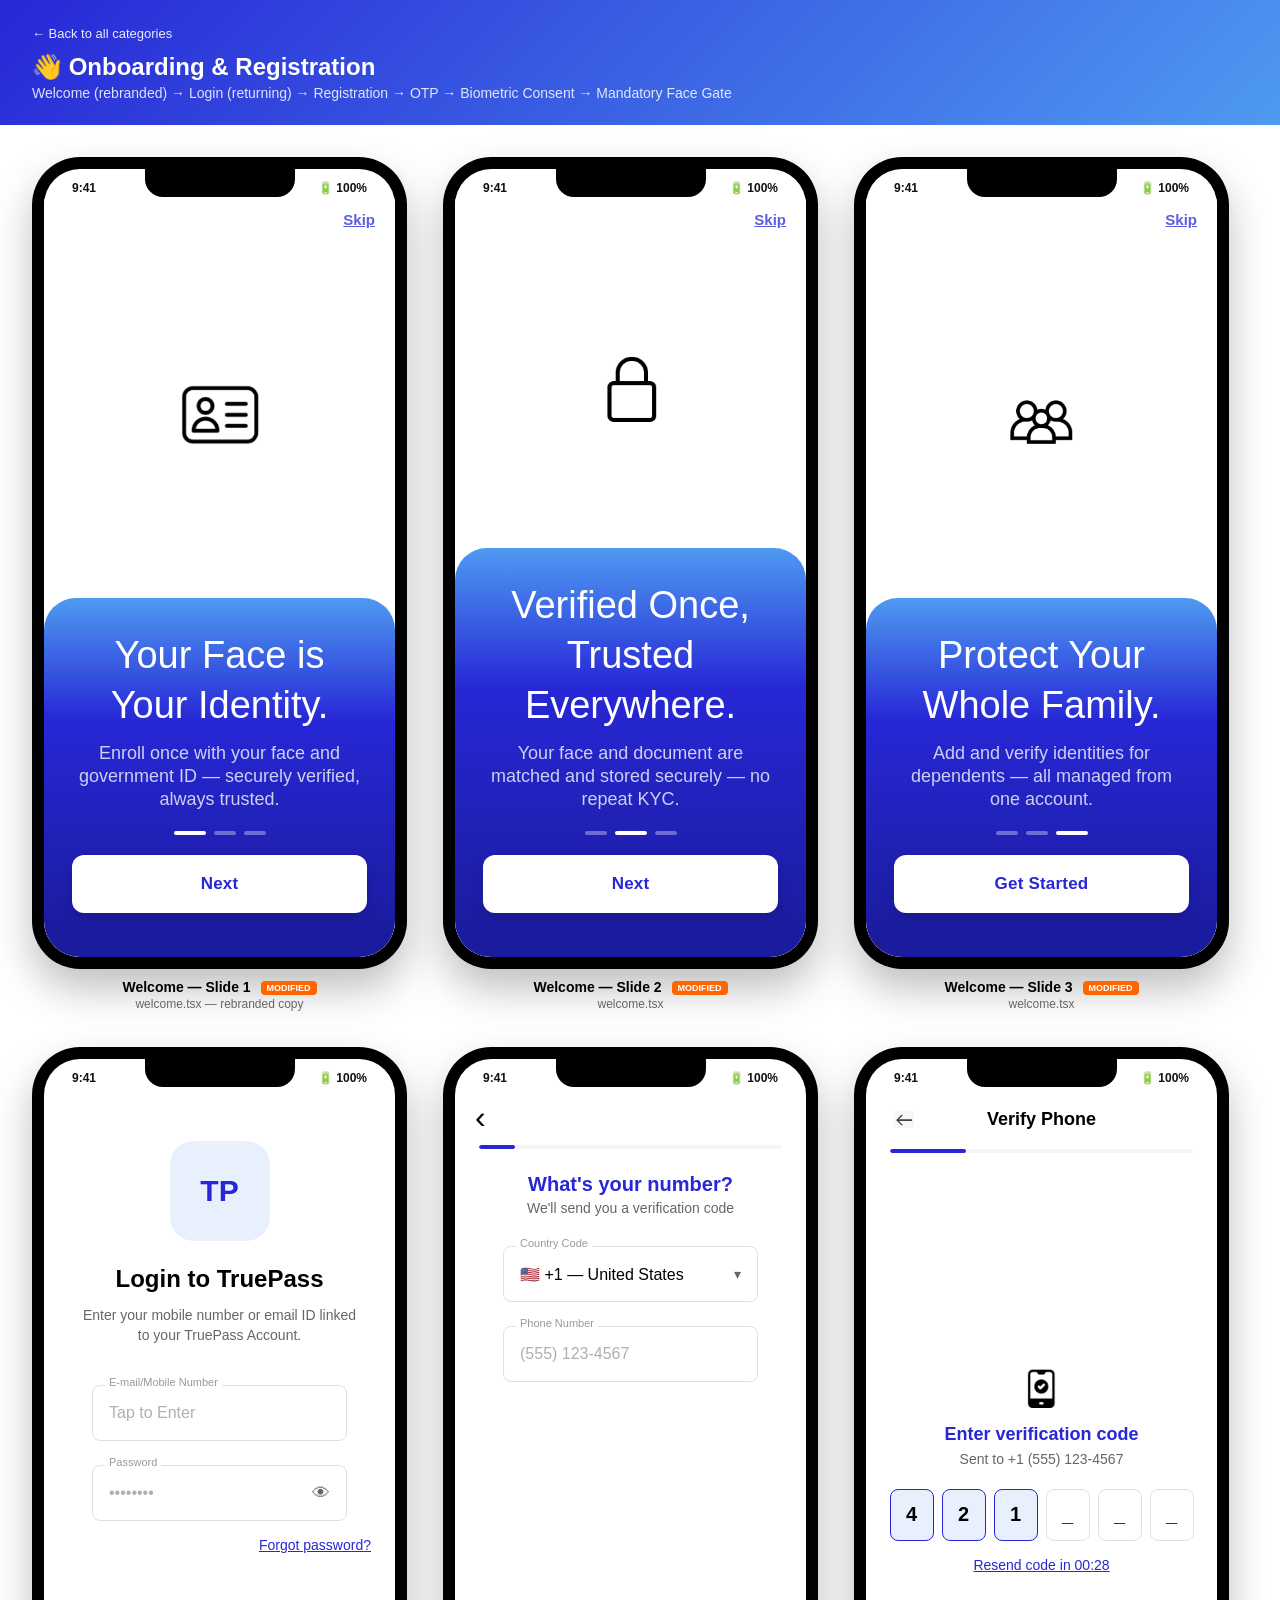
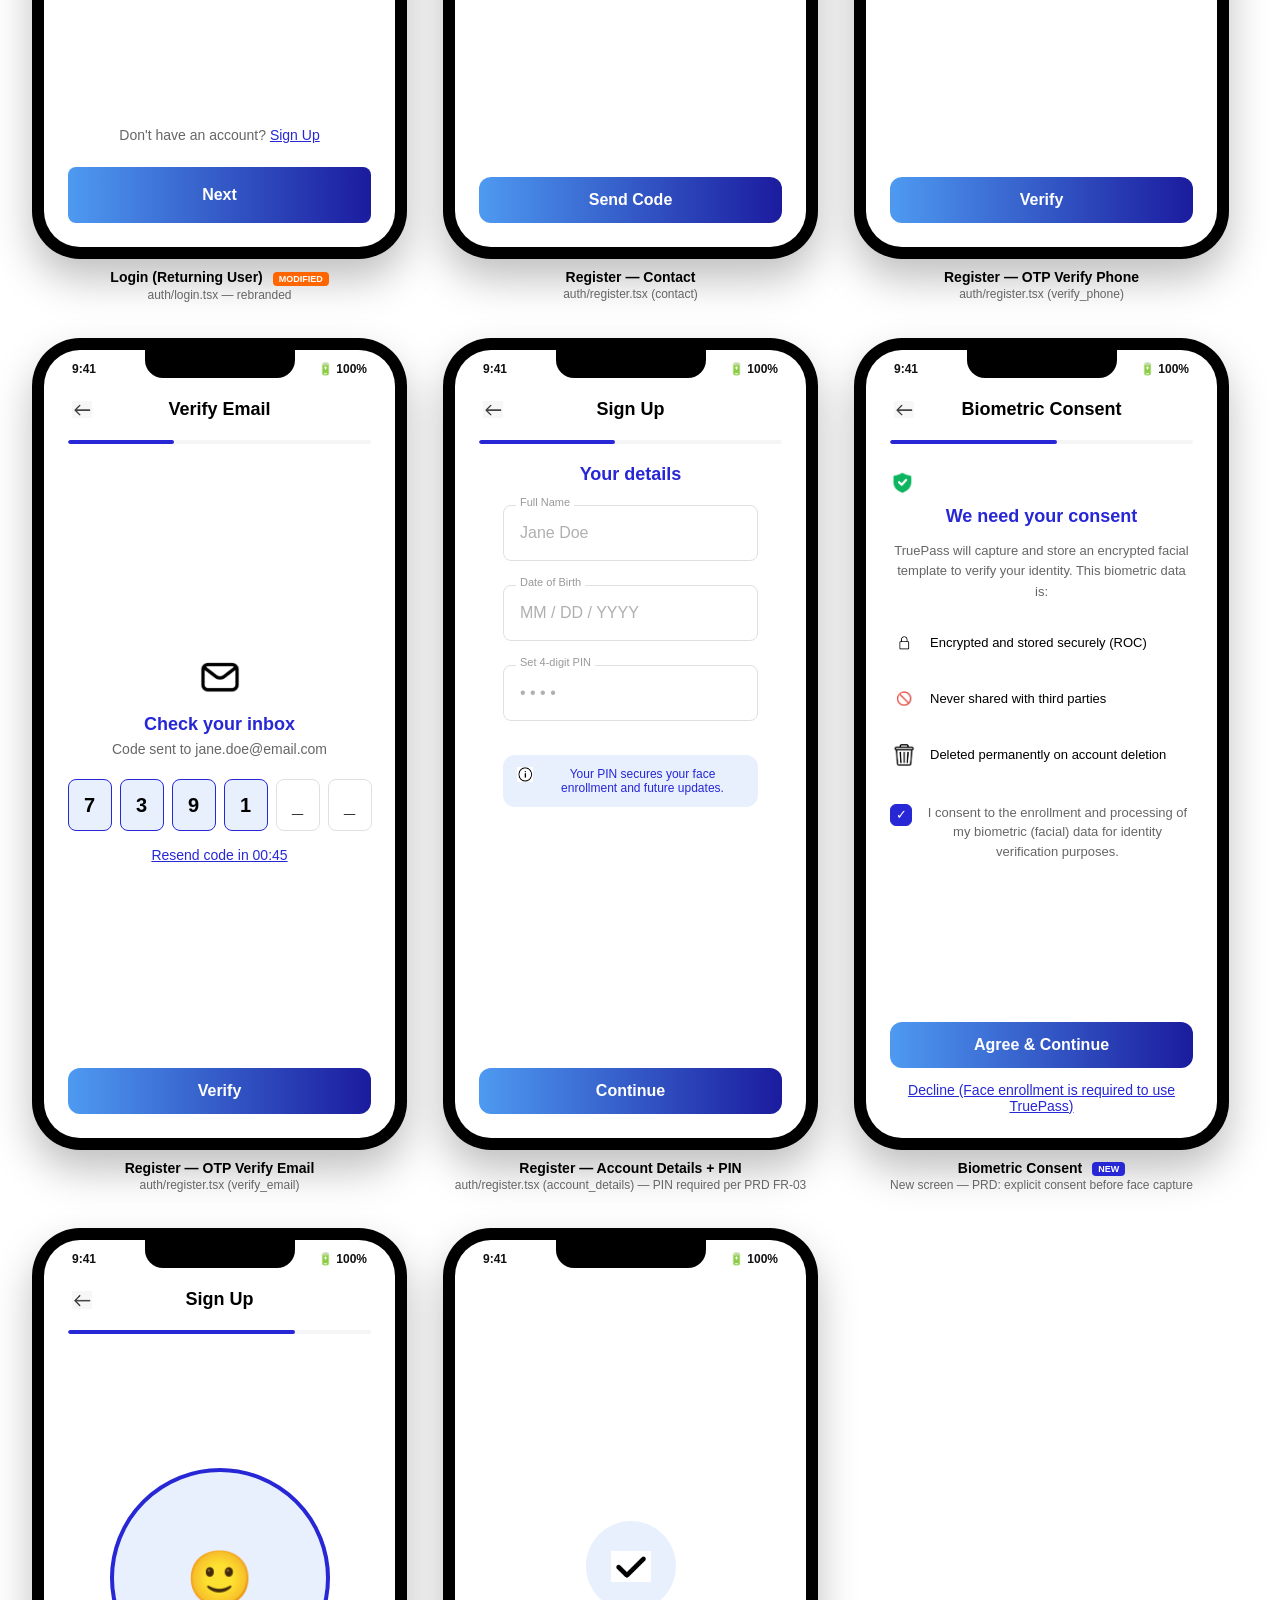
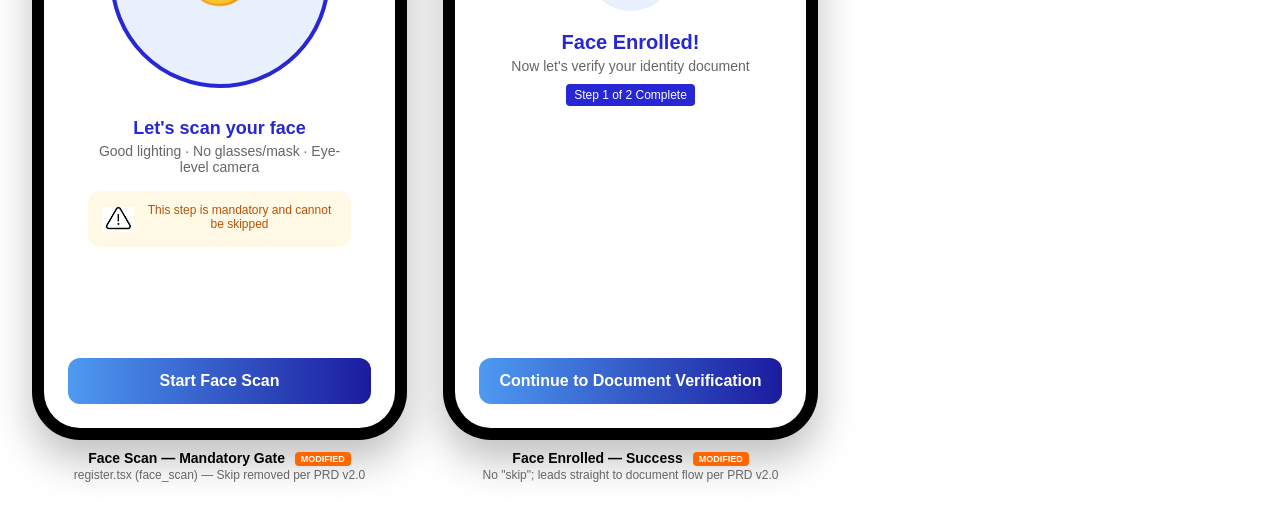
==== 01-onboarding.html @ 098b648c "Initial commit" ====
<!DOCTYPE html>
<html lang="en">
<head>
<meta charset="UTF-8">
<title>TruePass — Onboarding & Registration</title>
<link rel="stylesheet" href="styles.css">
</head>
<body>
  <div class="page-header">
    <a class="back-link" href="index.html">← Back to all categories</a>
    <h1>👋 Onboarding & Registration</h1>
    <p>Welcome (rebranded) → Login (returning) → Registration → OTP → Biometric Consent → Mandatory Face Gate</p>
  </div>

  <div class="gallery">

    <!-- WELCOME SLIDE 1 — rebranded -->
    <div class="screen-block">
      <div class="phone"><div class="phone-screen">
        <div class="notch"></div>
        <div class="status-row"><span>9:41</span><span>🔋 100%</span></div>
        <div style="flex:1; display:flex; flex-direction:column; position:relative;" class="welcome-bg">
          <div style="position:absolute; top:12px; right:20px; z-index:30;">
            <span class="welcome-skip">Skip</span>
          </div>
          <div style="flex:1; background:#ffffff; display:flex; align-items:center; justify-content:center;">
            <div style="font-size:80px;"><img src="images/idcardicon.png" alt="ID Card" onerror="this.parentNode.textContent='🪪';" style="width:80px; height:80px; object-fit:contain; display:block; margin:0 auto;"></div>
          </div>
          <div class="welcome-card" style="margin-top:-32px; z-index:10;">
            <h2 class="welcome-title">Your Face is<br>Your Identity.</h2>
            <p class="welcome-desc">Enroll once with your face and government ID — securely verified, always trusted.</p>
            <div class="welcome-dots">
              <div class="welcome-dot active"></div>
              <div class="welcome-dot inactive"></div>
              <div class="welcome-dot inactive"></div>
            </div>
            <div class="welcome-cta">Next</div>
          </div>
          <div style="background:#1b1b9e; height:20px;"></div>
        </div>
      </div></div>
      <div class="screen-label">Welcome — Slide 1 <span class="tag-mod">MODIFIED</span></div>
      <div class="screen-sub">welcome.tsx — rebranded copy</div>
    </div>

    <!-- WELCOME SLIDE 2 -->
    <div class="screen-block">
      <div class="phone"><div class="phone-screen">
        <div class="notch"></div>
        <div class="status-row"><span>9:41</span><span>🔋 100%</span></div>
        <div style="flex:1; display:flex; flex-direction:column; position:relative;" class="welcome-bg">
          <div style="position:absolute; top:12px; right:20px; z-index:30;">
            <span class="welcome-skip">Skip</span>
          </div>
          <div style="flex:1; background:#ffffff; display:flex; align-items:center; justify-content:center;">
            <div style="font-size:80px;"><img src="images/lockicon.png" alt="Lock" onerror="this.parentNode.textContent='🔐';" style="width:80px; height:80px; object-fit:contain; display:block; margin:0 auto;"></div>
          </div>
          <div class="welcome-card" style="margin-top:-32px; z-index:10;">
            <h2 class="welcome-title">Verified Once,<br>Trusted Everywhere.</h2>
            <p class="welcome-desc">Your face and document are matched and stored securely — no repeat KYC.</p>
            <div class="welcome-dots">
              <div class="welcome-dot inactive"></div>
              <div class="welcome-dot active"></div>
              <div class="welcome-dot inactive"></div>
            </div>
            <div class="welcome-cta">Next</div>
          </div>
          <div style="background:#1b1b9e; height:20px;"></div>
        </div>
      </div></div>
      <div class="screen-label">Welcome — Slide 2 <span class="tag-mod">MODIFIED</span></div>
      <div class="screen-sub">welcome.tsx</div>
    </div>

    <!-- WELCOME SLIDE 3 -->
    <div class="screen-block">
      <div class="phone"><div class="phone-screen">
        <div class="notch"></div>
        <div class="status-row"><span>9:41</span><span>🔋 100%</span></div>
        <div style="flex:1; display:flex; flex-direction:column; position:relative;" class="welcome-bg">
          <div style="position:absolute; top:12px; right:20px; z-index:30;">
            <span class="welcome-skip">Skip</span>
          </div>
          <div style="flex:1; background:#ffffff; display:flex; align-items:center; justify-content:center;">
            <div style="font-size:80px;"><img src="images/familyicon2.png" alt="Family" style="width:1em; height:1em; object-fit:contain; vertical-align:middle;"></div>
          </div>
          <div class="welcome-card" style="margin-top:-32px; z-index:10;">
            <h2 class="welcome-title">Protect Your<br>Whole Family.</h2>
            <p class="welcome-desc">Add and verify identities for dependents — all managed from one account.</p>
            <div class="welcome-dots">
              <div class="welcome-dot inactive"></div>
              <div class="welcome-dot inactive"></div>
              <div class="welcome-dot active"></div>
            </div>
            <div class="welcome-cta">Get Started</div>
          </div>
          <div style="background:#1b1b9e; height:20px;"></div>
        </div>
      </div></div>
      <div class="screen-label">Welcome — Slide 3 <span class="tag-mod">MODIFIED</span></div>
      <div class="screen-sub">welcome.tsx</div>
    </div>

    <!-- LOGIN — returning user -->
    <div class="screen-block">
      <div class="phone"><div class="phone-screen">
        <div class="notch"></div>
        <div class="status-row"><span>9:41</span><span>🔋 100%</span></div>
        <div class="screen-body" style="padding:0 24px 24px;">
          <div style="padding-top:12px; margin-bottom:40px;"></div>
          <div style="text-align:center; margin-bottom:40px;">
            <div class="login-logo">TP</div>
            <h2 class="login-title">Login to TruePass</h2>
            <p class="login-subtitle">Enter your mobile number or email ID linked<br>to your TruePass Account.</p>
          </div>
          <div style="margin-bottom:24px;">
            <div class="floating-input">
              <span class="label">E-mail/Mobile Number</span>
              <span class="placeholder">Tap to Enter</span>
            </div>
            <div class="floating-input">
              <span class="label">Password</span>
              <span style="font-size:16px; color:#b0b0b0;">••••••••</span>
              <span style="margin-left:auto; font-size:18px; color:#666666;">👁</span>
            </div>
            <div style="text-align:right; margin-top:-8px;">
              <span class="btn-link">Forgot password?</span>
            </div>
          </div>
          <div style="flex:1;"></div>
          <div style="margin-top:20px;">
            <div style="text-align:center; margin-bottom:24px;">
              <span style="font-size:14px; color:#666666;">Don't have an account? </span>
              <span class="btn-link">Sign Up</span>
            </div>
            <div style="background:linear-gradient(90deg, #4e9af1, #1b1b9e); height:56px; border-radius:8px; display:flex; align-items:center; justify-content:center; color:#fff; font-size:16px; font-weight:600;">
              Next
            </div>
          </div>
        </div>
      </div></div>
      <div class="screen-label">Login (Returning User) <span class="tag-mod">MODIFIED</span></div>
      <div class="screen-sub">auth/login.tsx — rebranded</div>
    </div>

    <!-- REGISTER: CONTACT -->
    <div class="screen-block">
      <div class="phone"><div class="phone-screen">
        <div class="notch"></div>
        <div class="status-row"><span>9:41</span><span>🔋 100%</span></div>
        <div class="app-topbar">
          <div style="font-size:32px; font-weight:300; color:#000; line-height:32px;">‹</div>
          <div style="width:36px;"></div>
          <div style="width:36px;"></div>
        </div>
        <div class="progress-track"><div class="progress-fill" style="width:12%;"></div></div>
        <div class="screen-body" style="padding:0 24px;">
          <div style="padding:14px 0 6px;">
            <h2 style="margin:0 0 4px; font-size:20px; font-weight:700; color:#2727d6;">What's your number?</h2>
            <p style="margin:0; font-size:14px; color:#666666;">We'll send you a verification code</p>
          </div>
          <div class="floating-input" style="margin-top:24px;">
            <span class="label">Country Code</span>
            <span class="value">🇺🇸 +1 — United States</span>
            <span style="margin-left:auto; color:#666666;">▾</span>
          </div>
          <div class="floating-input">
            <span class="label">Phone Number</span>
            <span class="placeholder">(555) 123-4567</span>
          </div>
          <div style="flex:1;"></div>
          <div style="padding:0 0 24px;"><div class="btn-primary">Send Code</div></div>
        </div>
      </div></div>
      <div class="screen-label">Register — Contact</div>
      <div class="screen-sub">auth/register.tsx (contact)</div>
    </div>

    <!-- OTP VERIFY PHONE -->
    <div class="screen-block">
      <div class="phone"><div class="phone-screen">
        <div class="notch"></div>
        <div class="status-row"><span>9:41</span><span>🔋 100%</span></div>
        <div class="app-topbar">
          <div style="width:36px; height:36px; display:flex; align-items:center; justify-content:center;"><img src="images/backarrow.png" alt="Back" onerror="this.parentNode.textContent='‹';" style="width:20px; height:20px; object-fit:contain; display:block;"></div>
          <div class="title">Verify Phone</div>
          <div style="width:36px;"></div>
        </div>
        <div class="progress-track"><div class="progress-fill" style="width:25%;"></div></div>
        <div class="center-col">
          <div style="font-size:40px;"><img src="images/otpcodeicon.png" alt="OTP" onerror="this.parentNode.textContent='📲';" style="width:40px; height:40px; object-fit:contain; display:block; margin:0 auto;"></div>
          <h2 style="font-size:18px; font-weight:700; margin:16px 0 6px; color:#2727d6;">Enter verification code</h2>
          <p style="font-size:14px; color:#666666; margin:0 0 6px;">Sent to +1 (555) 123-4567</p>
          <div class="otp-row">
            <div class="otp-box filled">4</div>
            <div class="otp-box filled">2</div>
            <div class="otp-box filled">1</div>
            <div class="otp-box">_</div>
            <div class="otp-box">_</div>
            <div class="otp-box">_</div>
          </div>
          <div class="btn-link">Resend code in 00:28</div>
        </div>
        <div style="padding:0 24px 24px;"><div class="btn-primary">Verify</div></div>
      </div></div>
      <div class="screen-label">Register — OTP Verify Phone</div>
      <div class="screen-sub">auth/register.tsx (verify_phone)</div>
    </div>

    <!-- OTP VERIFY EMAIL -->
    <div class="screen-block">
      <div class="phone"><div class="phone-screen">
        <div class="notch"></div>
        <div class="status-row"><span>9:41</span><span>🔋 100%</span></div>
        <div class="app-topbar">
          <div style="width:36px; height:36px; display:flex; align-items:center; justify-content:center;"><img src="images/backarrow.png" alt="Back" onerror="this.parentNode.textContent='‹';" style="width:20px; height:20px; object-fit:contain; display:block;"></div>
          <div class="title">Verify Email</div>
          <div style="width:36px;"></div>
        </div>
        <div class="progress-track"><div class="progress-fill" style="width:35%;"></div></div>
        <div class="center-col">
          <div style="font-size:40px;"><img src="images/inboxicon.png" alt="Inbox" onerror="this.parentNode.textContent='✉️';" style="width:40px; height:40px; object-fit:contain; display:block; margin:0 auto;"></div>
          <h2 style="font-size:18px; font-weight:700; margin:16px 0 6px; color:#2727d6;">Check your inbox</h2>
          <p style="font-size:14px; color:#666666; margin:0 0 6px;">Code sent to jane.doe@email.com</p>
          <div class="otp-row">
            <div class="otp-box filled">7</div>
            <div class="otp-box filled">3</div>
            <div class="otp-box filled">9</div>
            <div class="otp-box filled">1</div>
            <div class="otp-box">_</div>
            <div class="otp-box">_</div>
          </div>
          <div class="btn-link">Resend code in 00:45</div>
        </div>
        <div style="padding:0 24px 24px;"><div class="btn-primary">Verify</div></div>
      </div></div>
      <div class="screen-label">Register — OTP Verify Email</div>
      <div class="screen-sub">auth/register.tsx (verify_email)</div>
    </div>

    <!-- REGISTER: ACCOUNT DETAILS + PIN -->
    <div class="screen-block">
      <div class="phone"><div class="phone-screen">
        <div class="notch"></div>
        <div class="status-row"><span>9:41</span><span>🔋 100%</span></div>
        <div class="app-topbar">
          <div style="width:36px; height:36px; display:flex; align-items:center; justify-content:center;"><img src="images/backarrow.png" alt="Back" onerror="this.parentNode.textContent='‹';" style="width:20px; height:20px; object-fit:contain; display:block;"></div>
          <div class="title">Sign Up</div>
          <div style="width:36px;"></div>
        </div>
        <div class="progress-track"><div class="progress-fill" style="width:45%;"></div></div>
        <div class="screen-body" style="padding:0 24px;">
          <div style="padding:10px 0 4px;"><h2 style="margin:0; font-size:18px; font-weight:700; color:#2727d6;">Your details</h2></div>
          <div class="floating-input" style="margin-top:16px;">
            <span class="label">Full Name</span>
            <span class="placeholder">Jane Doe</span>
          </div>
          <div class="floating-input">
            <span class="label">Date of Birth</span>
            <span class="placeholder">MM / DD / YYYY</span>
          </div>
          <div class="floating-input">
            <span class="label">Set 4-digit PIN</span>
            <span style="font-size:16px; color:#b0b0b0;">• • • •</span>
          </div>
          <div class="info-banner">
            <span><img src="images/infoicon.png" alt="ℹ️" onerror="this.parentNode.textContent='ℹ️';" style="width:16px; height:16px; object-fit:contain; display:block;"></span><span>Your PIN secures your face enrollment and future updates.</span>
          </div>
          <div style="flex:1;"></div>
          <div style="padding:16px 0 24px;"><div class="btn-primary">Continue</div></div>
        </div>
      </div></div>
      <div class="screen-label">Register — Account Details + PIN</div>
      <div class="screen-sub">auth/register.tsx (account_details) — PIN required per PRD FR-03</div>
    </div>

    <!-- NEW: BIOMETRIC CONSENT -->
    <div class="screen-block">
      <div class="phone"><div class="phone-screen">
        <div class="notch"></div>
        <div class="status-row"><span>9:41</span><span>🔋 100%</span></div>
        <div class="app-topbar">
          <div style="width:36px; height:36px; display:flex; align-items:center; justify-content:center;"><img src="images/backarrow.png" alt="Back" onerror="this.parentNode.textContent='‹';" style="width:20px; height:20px; object-fit:contain; display:block;"></div>
          <div class="title">Biometric Consent</div>
          <div style="width:36px;"></div>
        </div>
        <div class="progress-track"><div class="progress-fill" style="width:55%;"></div></div>
        <div class="screen-body" style="padding:0 0 24px;">
          <div style="text-align:center; padding:16px 24px 8px;">
            <div style="font-size:44px;"><img src="images/shieldicon.png" alt="🛡️" onerror="this.parentNode.textContent='🛡️';" style="width:24px; height:24px; object-fit:contain; display:block;"></div>
            <h2 style="margin:12px 0 6px; font-size:18px; font-weight:700; color:#2727d6;">We need your consent</h2>
          </div>
          <div style="padding:0 24px; font-size:13px; color:#666666; line-height:1.6;">
            TruePass will capture and store an encrypted facial template to verify your identity. This biometric data is:
          </div>
          <div style="padding:12px 24px;">
            <div class="list-item" style="padding:6px 0;">
              <div class="icon-wrap" style="width:28px; height:28px; font-size:13px; background:transparent;"><img src="images/lockicon.png" alt="🔒" onerror="this.parentNode.textContent='🔒';" style="width:16px; height:16px; object-fit:contain; display:block;"></div>
              <div class="text"><div class="t1" style="font-size:13px;">Encrypted and stored securely (ROC)</div></div>
            </div>
            <div class="list-item" style="padding:6px 0;">
              <div class="icon-wrap" style="width:28px; height:28px; font-size:13px; background:transparent;">🚫</div>
              <div class="text"><div class="t1" style="font-size:13px;">Never shared with third parties</div></div>
            </div>
            <div class="list-item" style="padding:6px 0;">
              <div class="icon-wrap" style="width:28px; height:28px; background:transparent;"><img src="images/deleteicon.png" alt="Delete" onerror="this.parentNode.textContent='🗑️';" style="width:22px; height:22px; object-fit:contain; display:block; margin:0 auto;"></div>
              <div class="text"><div class="t1" style="font-size:13px;">Deleted permanently on account deletion</div></div>
            </div>
          </div>
          <div class="checkbox-row" style="margin-top:8px;">
            <div class="checkbox-box checked">✓</div>
            <div class="txt">I consent to the enrollment and processing of my biometric (facial) data for identity verification purposes.</div>
          </div>
          <div style="flex:1;"></div>
          <div style="padding:16px 24px 0;">
            <div class="btn-primary">Agree & Continue</div>
            <div class="btn-link" style="margin-top:14px;">Decline (Face enrollment is required to use TruePass)</div>
          </div>
        </div>
      </div></div>
      <div class="screen-label">Biometric Consent <span class="tag-new">NEW</span></div>
      <div class="screen-sub">New screen — PRD: explicit consent before face capture</div>
    </div>

    <!-- FACE SCAN INTRO — no skip -->
    <div class="screen-block">
      <div class="phone"><div class="phone-screen">
        <div class="notch"></div>
        <div class="status-row"><span>9:41</span><span>🔋 100%</span></div>
        <div class="app-topbar">
          <div style="width:36px; height:36px; display:flex; align-items:center; justify-content:center;"><img src="images/backarrow.png" alt="Back" onerror="this.parentNode.textContent='‹';" style="width:20px; height:20px; object-fit:contain; display:block;"></div>
          <div class="title">Sign Up</div>
          <div style="width:36px;"></div>
        </div>
        <div class="progress-track"><div class="progress-fill" style="width:75%;"></div></div>
        <div class="center-col">
          <div class="circle-scan">🙂</div>
          <h2 style="font-size:18px; font-weight:700; margin:6px 0 4px; color:#2727d6;">Let's scan your face</h2>
          <p style="font-size:14px; color:#666666; margin:0 0 6px; max-width:260px;">Good lighting · No glasses/mask · Eye-level camera</p>
          <div class="info-banner warn" style="max-width:280px;"><img src="images/warningicon.png" alt="⚠️" onerror="this.parentNode.textContent='⚠️';" style="width:32px; height:32px; object-fit:contain; display:block;"> This step is mandatory and cannot be skipped</div>
        </div>
        <div style="padding:0 24px 24px;"><div class="btn-primary">Start Face Scan</div></div>
      </div></div>
      <div class="screen-label">Face Scan — Mandatory Gate <span class="tag-mod">MODIFIED</span></div>
      <div class="screen-sub">register.tsx (face_scan) — Skip removed per PRD v2.0</div>
    </div>

    <!-- FACE ENROLLED SUCCESS -->
    <div class="screen-block">
      <div class="phone"><div class="phone-screen">
        <div class="notch"></div>
        <div class="status-row"><span>9:41</span><span>🔋 100%</span></div>
        <div class="center-col">
          <div style="width:90px; height:90px; border-radius:50%; background:#e8f0fe; display:flex; align-items:center; justify-content:center; font-size:40px;"><img src="images/checkicon.png" alt="✅" onerror="this.parentNode.textContent='✅';" style="width:40px; height:40px; object-fit:contain; display:block;"></div>
          <h2 style="font-size:20px; font-weight:700; margin:20px 0 4px; color:#2727d6;">Face Enrolled!</h2>
          <p style="font-size:14px; color:#666666; margin:0 0 10px;">Now let's verify your identity document</p>
          <span class="pill active">Step 1 of 2 Complete</span>
        </div>
        <div style="padding:0 24px 24px;"><div class="btn-primary">Continue to Document Verification</div></div>
      </div></div>
      <div class="screen-label">Face Enrolled — Success <span class="tag-mod">MODIFIED</span></div>
      <div class="screen-sub">No "skip"; leads straight to document flow per PRD v2.0</div>
    </div>

  </div>
</body>
</html>
---- styles.css ----
/* ============================================
   TruePass — Pixel-Perfect Mockup Styles
   Reuses FacePe's exact design system tokens
   (src/theme/*, src/constants/NewDesignSystem.ts)
   Rebranded for TruePass Identity Onboarding v2.0
   ============================================ */

/* ---------- Font: Satoshi (primary), Inter (secondary) ---------- */
@import url('https://api.fontshare.com/v2/css?f[]=satoshi@400,500,700,800&display=swap');

* { box-sizing: border-box; }
body {
  margin: 0;
  font-family: 'Satoshi', 'Inter', -apple-system, Roboto, Helvetica, Arial, sans-serif;
  background: #ffffff;
  color: #000000;
  -webkit-font-smoothing: antialiased;
}

/* ---------- Page layout ---------- */
.page-header {
  padding: 24px 32px;
  background: linear-gradient(135deg, #2727d6, #4e9af1);
  color: #fff;
}
.page-header h1 { margin: 0 0 4px; font-size: 24px; font-weight: 700; }
.page-header p { margin: 0; opacity: .85; font-size: 14px; }
.back-link {
  display: inline-block;
  margin-bottom: 12px;
  color: #fff;
  text-decoration: none;
  font-size: 13px;
  opacity: .9;
}
.back-link:hover { text-decoration: underline; }

.gallery {
  display: flex;
  flex-wrap: wrap;
  gap: 36px;
  padding: 32px;
  align-items: flex-start;
}

.screen-block { text-align: center; }
.screen-label {
  margin-top: 10px;
  font-size: 14px;
  font-weight: 700;
  color: #000000;
}
.screen-sub {
  font-size: 12px;
  color: #666666;
  margin-top: 2px;
}
.tag-new {
  display: inline-block;
  background: #2727d6;
  color: #fff;
  font-size: 9px;
  font-weight: 700;
  padding: 2px 6px;
  border-radius: 4px;
  margin-left: 6px;
  vertical-align: middle;
}
.tag-mod {
  display: inline-block;
  background: #ff6600;
  color: #fff;
  font-size: 9px;
  font-weight: 700;
  padding: 2px 6px;
  border-radius: 4px;
  margin-left: 6px;
  vertical-align: middle;
}

/* ---------- Phone frame ---------- */
.phone {
  width: 375px;
  height: 812px;
  background: #000;
  border-radius: 48px;
  padding: 12px;
  box-shadow: 0 20px 40px rgba(0,0,0,.25);
}
.phone-screen {
  width: 100%;
  height: 100%;
  background: #ffffff;
  border-radius: 36px;
  overflow: hidden;
  position: relative;
  display: flex;
  flex-direction: column;
  font-size: 14px;
}
.notch {
  position: absolute;
  top: 0; left: 50%;
  transform: translateX(-50%);
  width: 150px; height: 28px;
  background: #000;
  border-radius: 0 0 18px 18px;
  z-index: 10;
}
.status-row {
  display: flex;
  justify-content: space-between;
  padding: 12px 28px 4px;
  font-size: 12px;
  font-weight: 600;
  color: #111;
}

.screen-body {
  flex: 1;
  overflow-y: auto;
  scrollbar-width: none;
  -ms-overflow-style: none;
  display: flex;
  flex-direction: column;
}
.screen-body::-webkit-scrollbar { display: none; }

/* ---------- Design Tokens (from NewDesignSystem.ts) ---------- */
:root {
  --c-primary: #2727d6;
  --c-primary-light: #e8f0fe;
  --c-primary-dark: #1b1b9e;
  --c-text-primary: #000000;
  --c-text-secondary: #666666;
  --c-text-muted: #8a96be;
  --c-bg-white: #ffffff;
  --c-bg-light: #e8f0fe;
  --c-bg-yellow: #fff9e6;
  --c-bg-gray: #f5f5f5;
  --c-border: #cccccc;
  --c-border-light: #f5f5f5;
  --c-border-focused: #2727d6;
  --c-success: #2727d6;
  --c-pending: #ff9900;
  --c-error: #2727d6;
  --c-warning: #ff6600;
  --c-avatar-bg: #999999;
  --c-btn-primary: #4e9af1;
  --c-btn-secondary: #1b1b9e;
  --c-gradient-start: #1b1b9e;
  --c-gradient-mid: #1b1b9e;
  --c-gradient-end: #1b1b9e;
}

/* ---------- Common UI bits ---------- */
.app-topbar {
  display: flex;
  align-items: center;
  justify-content: space-between;
  padding: 12px 20px;
}
.app-topbar .title { font-size: 18px; font-weight: 700; color: #000000; }
.icon-btn {
  width: 36px; height: 36px;
  border-radius: 12px;
  background: rgba(255,255,255,0.2);
  border: 0.4px solid #666666;
  display: flex; align-items: center; justify-content: center;
  font-size: 16px;
}

/* Buttons — height 46, radius 24 */
.btn-primary {
  background: linear-gradient(90deg, #4e9af1, #1b1b9e);
  color: #fff;
  border: none;
  border-radius: 12px;
  padding: 14px;
  font-size: 16px;
  font-weight: 700;
  text-align: center;
  width: 100%;
  font-family: 'Satoshi', sans-serif;
}
.btn-secondary {
  background: #e8f0fe;
  color: #2727d6;
  border: none;
  border-radius: 12px;
  padding: 14px;
  font-size: 16px;
  font-weight: 700;
  text-align: center;
  width: 100%;
}
.btn-outline {
  background: transparent;
  border: 1.5px solid #cccccc;
  color: #000000;
  border-radius: 12px;
  padding: 14px;
  font-size: 16px;
  font-weight: 700;
  text-align: center;
  width: 100%;
}
.btn-danger { background: #2727d6; color: #fff; }
.btn-link { color: #2727d6; font-size: 14px; font-weight: 500; text-align: center; text-decoration: underline; }

/* Floating label input */
.floating-input {
  margin: 0 24px 24px;
  border: 1px solid #e0e0e0;
  border-radius: 8px;
  height: 56px;
  padding: 0 16px;
  display: flex;
  align-items: center;
  position: relative;
  background: #FFFFFF;
}
.floating-input .label {
  position: absolute;
  top: -10px;
  left: 12px;
  background: #FFFFFF;
  padding: 0 4px;
  font-size: 11px;
  color: #999999;
}
.floating-input .value { font-size: 16px; color: #000000; font-weight: 500; }
.floating-input .placeholder { font-size: 16px; color: #b0b0b0; }

/* Cards — radius 16, padding 16, border 0.5 */
.card {
  background: #fff;
  border-radius: 16px;
  padding: 16px;
  margin: 10px 20px;
  border: 0.5px solid #f5f5f5;
  box-shadow: 0 4px 8px rgba(0,0,0,0.15);
}
.gradient-card {
  background: linear-gradient(135deg, #2727d6, #4e9af1);
  color: #fff;
  border-radius: 16px;
  padding: 18px;
  margin: 14px 20px;
}

.row-between { display: flex; align-items: center; justify-content: space-between; }
.row { display: flex; align-items: center; gap: 10px; }

/* Pills */
.pill {
  font-size: 12px;
  font-weight: 500;
  padding: 4px 8px;
  border-radius: 4px;
  background: #e8f0fe;
  color: #2727d6;
}
.pill.warn { background: #fff9e6; color: #ff6600; }
.pill.fail { background: #fef2f2; color: #2727d6; }
.pill.active { background: #2727d6; color: #fff; }
.pill.gray { background: #f5f5f5; color: #666666; }

/* Avatar */
.avatar {
  width: 48px; height: 48px;
  border-radius: 8px;
  background: #999999;
  display: flex; align-items: center; justify-content: center;
  font-size: 16px; color: #fff; font-weight: 700;
}

.divider { height: 1px; background: #f5f5f5; margin: 6px 20px; }

/* Bottom nav — TruePass 4 tabs: Identity / Documents / Family / History */
.bottom-nav {
  display: flex;
  border-top: 1px solid #f5f5f5;
  padding: 12px 0;
  background: #fff;
  box-shadow: 0 -4px 8px rgba(0,0,0,0.03);
  position: relative;
}
.bottom-nav .item {
  flex: 1;
  text-align: center;
  font-size: 10px;
  color: #666666;
  position: relative;
  padding-top: 4px;
}
.bottom-nav .item.active { color: #2727d6; font-weight: 600; }
.bottom-nav .item.active::before {
  content: '';
  position: absolute;
  top: -12px;
  left: 50%;
  transform: translateX(-50%);
  width: 30px;
  height: 3px;
  background: #2727d6;
  border-radius: 3px;
}
.bottom-nav .icon { font-size: 24px; display: block; margin-bottom: 4px; }
.bottom-nav .icon img {
  width: 22px !important; height: 22px !important;
  display: block !important; margin: 0 auto !important;
  object-fit: contain;
}

/* OTP */
.otp-row { display: flex; gap: 8px; justify-content: center; margin: 16px 0; }
.otp-box {
  width: 44px; height: 52px;
  border: 1.5px solid #e0e0e0;
  border-radius: 8px;
  display: flex; align-items: center; justify-content: center;
  font-size: 20px; font-weight: 700;
}
.otp-box.filled { border-color: #2727d6; background: #e8f0fe; }

.center-col {
  flex: 1;
  display: flex;
  flex-direction: column;
  align-items: center;
  justify-content: center;
  padding: 20px;
  text-align: center;
}

/* Progress bar */
.progress-track {
  height: 4px;
  background: #f5f5f5;
  border-radius: 99px;
  margin: 0 24px 10px;
  overflow: hidden;
}
.progress-fill { height: 100%; background: #2727d6; border-radius: 99px; }

/* List items */
.list-item {
  display: flex;
  align-items: center;
  gap: 12px;
  padding: 12px 20px;
  min-height: 56px;
}
.list-item .icon-wrap {
  width: 40px; height: 40px;
  border-radius: 12px;
  background: #e8f0fe;
  display: flex; align-items: center; justify-content: center;
  font-size: 18px;
  flex-shrink: 0;
}
.list-item .text .t1 { font-size: 14px; font-weight: 500; color: #000000; }
.list-item .text .t2 { font-size: 12px; color: #666666; }
.chevron { margin-left: auto; color: #cccccc; font-size: 18px; }

/* Face scan circle */
.circle-scan {
  width: 220px; height: 220px;
  border-radius: 50%;
  border: 4px solid #2727d6;
  background: #e8f0fe;
  display: flex; align-items: center; justify-content: center;
  font-size: 54px;
  margin: 24px auto;
}

/* Document scan frame */
.doc-frame {
  width: 280px; height: 175px;
  border: 3px dashed #2727d6;
  border-radius: 12px;
  background: transparent;
  display: flex; align-items: center; justify-content: center;
  font-size: 44px;
  margin: 20px auto;
}

/* Toggle */
.toggle {
  width: 44px; height: 26px;
  border-radius: 99px;
  background: #cccccc;
  position: relative;
  flex-shrink: 0;
}
.toggle.on { background: #2727d6; }
.toggle .knob {
  width: 20px; height: 20px;
  border-radius: 50%;
  background: #fff;
  position: absolute;
  top: 3px; left: 3px;
  box-shadow: 0 1px 3px rgba(0,0,0,.3);
}
.toggle.on .knob { left: 21px; }

/* Section title */
.section-title {
  font-size: 12px;
  font-weight: 600;
  color: #666666;
  text-transform: uppercase;
  letter-spacing: 0.5px;
  margin: 16px 20px 8px;
}

/* Checkbox — for consent screens */
.checkbox-row {
  display: flex;
  align-items: flex-start;
  gap: 10px;
  margin: 0 24px 16px;
}
.checkbox-box {
  width: 22px; height: 22px;
  border-radius: 6px;
  border: 1.5px solid #cccccc;
  flex-shrink: 0;
  margin-top: 1px;
  display: flex; align-items: center; justify-content: center;
}
.checkbox-box.checked {
  background: #2727d6;
  border-color: #2727d6;
  color: #fff;
  font-size: 13px;
}
.checkbox-row .txt { font-size: 13px; color: #666666; line-height: 1.5; }

/* Welcome screen specific */
.welcome-bg { background: linear-gradient(180deg, #FFFFFF, #e8f0fe); }
.welcome-card {
  background: linear-gradient(180deg, #4e9af1 0%, #2727d6 36%, #1b1b9e 100%);
  border-radius: 32px 32px 0 0;
  padding: 32px 28px 24px;
  text-align: center;
}
.welcome-title { color: #FFFFFF; font-size: 38px; font-weight: 500; line-height: 50px; margin: 0 0 12px; }
.welcome-desc { color: rgba(255,255,255,0.78); font-size: 18px; line-height: 23px; font-weight: 400; margin: 0 0 20px; }
.welcome-dots { display: flex; align-items: center; gap: 8px; justify-content: center; margin-bottom: 20px; }
.welcome-dot { height: 4px; border-radius: 99px; }
.welcome-dot.active { width: 32px; background: #FFFFFF; }
.welcome-dot.inactive { width: 22px; background: rgba(255,255,255,0.35); }
.welcome-cta {
  width: 100%; height: 58px; border-radius: 12px; background: #FFFFFF;
  display: flex; align-items: center; justify-content: center;
  color: #2727d6; font-size: 17px; font-weight: 800; letter-spacing: 0.2px;
  box-shadow: 0 4px 12px rgba(0,0,0,0.14);
}
.welcome-skip { color: rgba(39,39,214,0.75); font-size: 15px; font-weight: 700; text-decoration: underline; }

/* Login/logo specific */
.login-logo {
  width: 100px; height: 100px; border-radius: 24px; background: #e8f0fe;
  display: flex; align-items: center; justify-content: center;
  font-size: 30px; font-weight: 800; color: #2727d6; margin: 0 auto 24px;
}
.login-title { font-size: 24px; font-weight: 800; color: #000000; margin: 0 0 12px; }
.login-subtitle { font-size: 14px; color: #666666; text-align: center; line-height: 20px; margin: 0; }

/* PIN pad */
.pin-dots { display: flex; gap: 16px; justify-content: center; margin: 16px 0; }
.pin-dot { width: 16px; height: 16px; border-radius: 50%; background: #e0e0e0; }
.pin-dot.filled { background: #2727d6; }
.pin-pad {
  display: grid; grid-template-columns: repeat(3, 1fr); gap: 16px;
  padding: 0 40px 30px; text-align: center; font-size: 24px; font-weight: 600; color: #000000;
}
.pin-pad div { height: 56px; display: flex; align-items: center; justify-content: center; }

/* AppHeader */
.app-header { display: flex; align-items: center; justify-content: space-between; padding: 16px 20px; }
.app-header .user-info { display: flex; align-items: center; gap: 12px; }
.app-header .user-info .greeting { font-size: 12px; color: #666666; }
.app-header .user-info .name { font-size: 16px; font-weight: 700; color: #000000; }

/* Identity status hero card — TruePass Home replacement for wallet-card */
.identity-card {
  background: linear-gradient(135deg, #1b1b9e, #1b1b9e, #1b1b9e);
  border-radius: 16px;
  padding: 20px;
  margin: 16px 20px;
  color: #fff;
  position: relative;
  overflow: hidden;
}
.identity-card .label { font-size: 12px; opacity: 0.8; }
.identity-card .status-title { font-size: 20px; font-weight: 700; margin: 4px 0 14px; }
.identity-row { display: flex; align-items: center; gap: 10px; padding: 6px 0; font-size: 13px; }
.identity-row .dot { width: 8px; height: 8px; border-radius: 50%; flex-shrink: 0; }
.identity-row .dot.done { background: #2727d6; }
.identity-row .dot.pending { background: #ff9900; }
.identity-row .dot.missing { background: rgba(255,255,255,0.3); }

/* Verification funnel steps */
.funnel {
  display: flex;
  align-items: center;
  padding: 8px 20px 4px;
  margin: 4px 0;
}
.funnel-step {
  flex: 1;
  text-align: center;
  position: relative;
}
.funnel-step .circle {
  width: 32px; height: 32px;
  border-radius: 50%;
  background: #f5f5f5;
  color: #666666;
  display: flex; align-items: center; justify-content: center;
  font-size: 14px;
  margin: 0 auto 6px;
  font-weight: 700;
  border: 2px solid #f5f5f5;
}
.funnel-step .circle.done { background: #2727d6; color: #fff; border-color: #2727d6; }
.funnel-step .circle.current { background: #2727d6; color: #fff; border-color: #2727d6; }
.funnel-step .lbl { font-size: 10px; color: #666666; font-weight: 500; }
.funnel-step .lbl.active { color: #000000; font-weight: 700; }
.funnel-line {
  position: absolute;
  top: 16px; left: -50%;
  width: 100%;
  height: 2px;
  background: #f5f5f5;
  z-index: -1;
}
.funnel-line.done { background: #2727d6; }

/* Quick action cards row — TruePass */
.quick-action {
  background: #fff9e6;
  border-radius: 16px;
  padding: 16px;
  flex: 1;
  border: 0.5px solid #f5f5f5;
}
.quick-action.blue { background: #e8f0fe; }
.quick-action .title { font-size: 14px; font-weight: 700; color: #000000; }
.quick-action .subtitle { font-size: 12px; color: #666666; margin: 4px 0 10px; }
.quick-action .btn {
  background: #2727d6; color: #fff; border-radius: 12px; padding: 8px 16px;
  font-size: 12px; font-weight: 600; display: inline-block;
}
.quick-action .badge { font-size: 10px; font-weight: 600; color: #ff6600; margin-bottom: 6px; }

/* Family member card */
.family-card {
  background: #fff;
  border-radius: 16px;
  padding: 14px 16px;
  margin: 8px 20px;
  border: 0.5px solid #f5f5f5;
  box-shadow: 0 2px 6px rgba(0,0,0,0.08);
  display: flex;
  align-items: center;
  gap: 12px;
}
.family-card .info .name { font-size: 14px; font-weight: 700; color: #000000; }
.family-card .info .meta { font-size: 12px; color: #666666; margin-top: 2px; }

/* Document card in list */
.doc-card {
  border-radius: 16px;
  padding: 10px 14px;
  margin: 8px 20px;
  border: none;
  box-shadow: 0 3px 10px rgba(0,0,0,0.07);
  display: flex;
  align-items: center;
  gap: 12px;
}
.doc-card .icon-wrap {
  width: 44px; height: 44px;
  border-radius: 12px;
  display: flex; align-items: center; justify-content: center;
  font-size: 20px;
  flex-shrink: 0;
}
.doc-card .info .name { font-size: 15px; font-weight: 700; }
.doc-card .info .meta { font-size: 11px; margin-top: 2px; }

/* Document type color variants */
.doc-card.aadhar { background: #fff; }
.doc-card.aadhar .icon-wrap { background: transparent; }
.doc-card.aadhar .name { color: #000000; }
.doc-card.aadhar .meta { color: #666666; }

.doc-card.passport { background: #2c2c2c; }
.doc-card.passport .icon-wrap { background: transparent; }
.doc-card.passport .name { color: #fff; }
.doc-card.passport .meta { color: #b0b0b0; }

.doc-card.pan { background: linear-gradient(135deg, #8e2de2, #4a00e0); }
.doc-card.pan .icon-wrap { background: transparent; }
.doc-card.pan .name { color: #fff; }
.doc-card.pan .meta { color: rgba(255,255,255,0.78); }

.doc-card.driving { background: #f7c04a; }
.doc-card.driving .icon-wrap { background: transparent; }
.doc-card.driving .name { color: #000000; }
.doc-card.driving .meta { color: #5a4a2a; }

.doc-card.voter { background: #fff; }
.doc-card.voter .icon-wrap { background: transparent; }
.doc-card.voter .name { color: #000000; }
.doc-card.voter .meta { color: #666666; }

/* Home / Identity dashboard — document-style card variants */
.doc-card.identity-incomplete { background: #fff; }
.doc-card.identity-incomplete .icon-wrap { background: transparent; }
.doc-card.identity-incomplete .name { color: #000000; }
.doc-card.identity-incomplete .meta { color: #ff6600; }

.doc-card.identity-verified { background: #ecfdf5; }
.doc-card.identity-verified .icon-wrap { background: transparent; }
.doc-card.identity-verified .name { color: #065f46; }
.doc-card.identity-verified .meta { color: #059669; }

.doc-card.verify-doc { background: #fff9e6; }
.doc-card.verify-doc .icon-wrap { background: transparent; }
.doc-card.verify-doc .name { color: #000000; }
.doc-card.verify-doc .meta { color: #b45309; }

.doc-card.add-family { background: #e8f0fe; }
.doc-card.add-family .icon-wrap { background: transparent; }
.doc-card.add-family .name { color: #000000; }
.doc-card.add-family .meta { color: #2727d6; }

.doc-card.family-member { background: #fff; }
.doc-card.family-member .icon-wrap { background: transparent; }
.doc-card.family-member .name { color: #000000; }
.doc-card.family-member .meta { color: #666666; }

.doc-hint {
  text-align: center;
  font-size: 12px;
  color: #999999;
  padding: 14px 30px 0;
}

/* Issued Documents screen */
.issued-topbar {
  display: flex;
  align-items: center;
  padding: 12px 20px 4px;
}
.issued-back {
  font-size: 32px;
  font-weight: 300;
  color: #000000;
  width: 36px;
}
.issued-title {
  flex: 1;
  text-align: center;
  font-size: 18px;
  font-weight: 700;
  color: #2727d6;
}
.issued-spacer { width: 36px; }

.search-bar {
  display: flex;
  align-items: center;
  background: #fff;
  border-radius: 14px;
  padding: 8px 14px;
  margin: 10px 20px;
  box-shadow: 0 2px 8px rgba(0,0,0,0.04);
}
.search-icon { font-size: 18px; color: #999999; margin-right: 10px; }
.search-input {
  border: none;
  outline: none;
  font-size: 14px;
  color: #000000;
  background: transparent;
  flex: 1;
  font-family: inherit;
}
.search-input::placeholder { color: #999999; }

.issued-list { padding: 0 20px; }
.issued-doc {
  background: #fff;
  border-radius: 14px;
  padding: 10px 14px;
  margin-bottom: 6px;
  display: flex;
  align-items: flex-start;
  gap: 12px;
  box-shadow: 0 2px 8px rgba(0,0,0,0.05);
}
.issued-doc .logo {
  width: 52px; height: 52px;
  border-radius: 14px;
  display: flex; align-items: center; justify-content: center;
  font-size: 28px;
  flex-shrink: 0;
}
.issued-doc .body { flex: 1; }
.issued-doc .name { font-size: 14px; font-weight: 700; color: #000000; }
.issued-doc .issuer { font-size: 11px; color: #666666; margin-top: 2px; line-height: 1.3; }
.issued-doc .date { font-size: 10px; color: #999999; margin-top: 3px; }

/* Aadhaar card detail screen */
.aadhaar-header {
  display: flex;
  align-items: center;
  justify-content: space-between;
  padding: 18px;
  gap: 14px;
  background: #fff;
  border: 1.5px solid #f0f0f0;
  border-radius: 16px;
  margin: 24px 0 20px;
  box-shadow: 0 2px 10px rgba(0,0,0,0.04);
}
.gov-emblem, .aadhaar-logo {
  width: 56px; height: 56px;
  font-size: 34px;
  background: #fafafa;
  border-radius: 50%;
  display: flex; align-items: center; justify-content: center;
  flex-shrink: 0;
  box-shadow: inset 0 0 0 1px #f0f0f0;
}
.aadhaar-tricolor {
  flex: 1;
  border-radius: 8px;
  overflow: hidden;
  height: 60px;
  display: flex;
  flex-direction: column;
  box-shadow: 0 2px 6px rgba(0,0,0,0.08);
}
.aadhaar-tricolor > div { height: 33%; }
.t-saffron { background: #ff9932; }
.t-white {
  background: #fff;
  display: flex; align-items: center; justify-content: center;
}
.t-satyameva { font-size: 11px; color: #333333; font-weight: 600; letter-spacing: 0.5px; }
.t-green { background: #138808; }

.card.aadhaar-identity {
  display: flex;
  gap: 14px;
  align-items: flex-start;
}
.aadhaar-photo {
  width: 86px; height: 96px;
  border-radius: 14px;
  background: #e0e0e0;
  display: flex; align-items: center; justify-content: center;
  font-size: 40px;
  flex-shrink: 0;
}
.aadhaar-details { flex: 1; display: flex; flex-direction: column; gap: 7px; text-align: left; }
.aadhaar-details .field { display: flex; flex-direction: column; align-items: flex-start; }
.aadhaar-details .field .label { font-size: 11px; color: #666666; }
.aadhaar-details .field .value { font-size: 13px; font-weight: 600; color: #000000; margin-top: 1px; text-align: left; }
.aadhaar-details .field .value.name { font-size: 15px; font-weight: 700; }

.aadhaar-address .label, .aadhaar-verified .label, .aadhaar-info .info-title {
  font-size: 12px; color: #666666; margin-bottom: 6px;
}
.aadhaar-address .addr-text { font-size: 13px; color: #000000; line-height: 1.45; }

.verified-row { display: flex; align-items: center; justify-content: space-between; gap: 12px; }
.digilocker-badge {
  background: #e8f0fe;
  border-radius: 99px;
  padding: 7px 12px;
  display: flex; align-items: center;
  gap: 6px;
  font-size: 12px; font-weight: 700; color: #2727d6;
  flex: 1;
}
.digi-icon { font-size: 16px; }
.digi-check {
  width: 18px; height: 18px;
  background: #2727d6; color: #fff;
  border-radius: 50%;
  display: flex; align-items: center; justify-content: center;
  font-size: 11px; margin-left: auto;
}
.qr-code {
  width: 56px; height: 56px;
  background: #fff;
  border: 1px solid #e0e0e0;
  border-radius: 6px;
  font-size: 9px; color: #000000;
  display: flex; align-items: center; justify-content: center;
  line-height: 1.1;
  text-align: center;
  flex-shrink: 0;
}
.aadhaar-info p { font-size: 13px; color: #666666; margin: 0; line-height: 1.45; }

/* Stepper for multi-step forms (family add) */
.stepper {
  display: flex;
  gap: 6px;
  padding: 0 24px 16px;
}
.stepper .seg {
  flex: 1;
  height: 4px;
  border-radius: 99px;
  background: #f5f5f5;
}
.stepper .seg.done { background: #2727d6; }

/* Relationship chip selector */
.chip-row { display: flex; gap: 8px; padding: 0 24px 16px; flex-wrap: wrap; }
.chip {
  padding: 8px 16px;
  border-radius: 8px;
  border: 1.5px solid #cccccc;
  background: #ffffff;
  font-size: 14px;
  font-weight: 500;
  color: #666666;
}
.chip.selected { background: #2727d6; color: #fff; border-color: #2727d6; }

/* Empty state */
.empty-state {
  flex: 1;
  display: flex;
  flex-direction: column;
  align-items: center;
  justify-content: center;
  padding: 30px;
  text-align: center;
}
.empty-state .icon { font-size: 56px; margin-bottom: 16px; opacity: 0.5; }
.empty-state .title { font-size: 16px; font-weight: 700; color: #000000; margin-bottom: 6px; }
.empty-state .desc { font-size: 13px; color: #666666; margin-bottom: 20px; }

/* Blocked / gate screen icon shield */
.shield-icon {
  width: 100px; height: 100px;
  border-radius: 50%;
  background: #fef2f2;
  display: flex; align-items: center; justify-content: center;
  font-size: 44px;
  margin: 0 auto 20px;
}
.shield-icon.blue { background: #e8f0fe; }
.shield-icon.green { background: #ecfdf5; }

/* Activity log item — for identity dashboard */
.activity-item {
  display: flex;
  align-items: flex-start;
  gap: 12px;
  padding: 10px 20px;
}
.activity-item .dot {
  width: 10px; height: 10px;
  border-radius: 50%;
  background: #2727d6;
  flex-shrink: 0;
  margin-top: 5px;
}
.activity-item .dot.success { background: #2727d6; }
.activity-item .dot.warning { background: #ff6600; }
.activity-item .dot.error { background: #2727d6; }
.activity-item .text .t1 { font-size: 13px; font-weight: 500; color: #000000; }
.activity-item .text .t2 { font-size: 11px; color: #666666; margin-top: 2px; }

/* Notification card — for age-18 transition */
.notification-card {
  background: #fff9e6;
  border-radius: 16px;
  padding: 16px 18px;
  margin: 12px 20px;
  border: 1px solid #fde68a;
  display: flex;
  align-items: flex-start;
  gap: 12px;
}
.notification-card .icon { font-size: 24px; flex-shrink: 0; }
.notification-card .title { font-size: 14px; font-weight: 700; color: #000000; }
.notification-card .desc { font-size: 12px; color: #666666; margin-top: 4px; line-height: 1.5; }

/* Info banner — for PRD-specific messaging */
.info-banner {
  background: #e8f0fe;
  border-radius: 12px;
  padding: 12px 14px;
  margin: 10px 24px;
  font-size: 12px;
  color: #2727d6;
  display: flex;
  gap: 8px;
  align-items: flex-start;
}
.info-banner.warn { background: #fff9e6; color: #b45309; }
.info-banner.danger { background: #fef2f2; color: #2727d6; }

/* Deletion checklist — for delete account */
.delete-checklist {
  background: #fff;
  border-radius: 16px;
  padding: 16px;
  margin: 10px 20px;
  border: 0.5px solid #f5f5f5;
  box-shadow: 0 2px 6px rgba(0,0,0,0.08);
}
.delete-checklist .item {
  display: flex;
  align-items: center;
  gap: 10px;
  padding: 8px 0;
  border-bottom: 0.5px solid #f5f5f5;
}
.delete-checklist .item:last-child { border-bottom: none; }
.delete-checklist .item .icon { font-size: 18px; flex-shrink: 0; }
.delete-checklist .item .label { font-size: 13px; color: #000000; font-weight: 500; }
.delete-checklist .item .source { font-size: 11px; color: #666666; margin-left: auto; }

/* Legal content block */
.legal-content {
  padding: 16px 24px;
  font-size: 14px;
  color: #666666;
  line-height: 1.6;
}
.legal-content h3 { font-size: 14px; font-weight: 700; color: #000000; margin: 16px 0 6px; }
.legal-content p { margin: 0 0 12px; }
.legal-content .updated { font-size: 12px; color: #666666; margin-bottom: 12px; }

/* Selfie capture frame */
.selfie-frame {
  width: 200px; height: 200px;
  border-radius: 50%;
  border: 4px solid #2727d6;
  background: #e8f0fe;
  display: flex; align-items: center; justify-content: center;
  font-size: 60px;
  margin: 20px auto;
}

/* History / Check-in card — TruePass 4th tab (OYO-style list row) */
.history-card {
  background: #fff;
  border-radius: 16px;
  padding: 14px;
  margin: 8px 20px;
  border: 0.5px solid #f5f5f5;
  box-shadow: 0 2px 6px rgba(0,0,0,0.08);
  display: flex;
  align-items: center;
  gap: 12px;
}
.history-card .thumb {
  width: 64px; height: 64px;
  border-radius: 12px;
  flex-shrink: 0;
  display: flex; align-items: center; justify-content: center;
  font-size: 26px;
  background: linear-gradient(135deg, #4e9af1, #1b1b9e);
  color: #fff;
}
.history-card .body { flex: 1; min-width: 0; }
.history-card .head-row { display: flex; justify-content: space-between; align-items: flex-start; gap: 8px; }
.history-card .venue { font-size: 14px; font-weight: 700; color: #000000; line-height: 1.35; }
.history-card .loc { font-size: 12px; color: #666666; margin-top: 2px; }
.history-card .status-tag {
  font-size: 11px; font-weight: 600; color: #2727d6;
  white-space: nowrap; flex-shrink: 0;
  display: flex; align-items: center; gap: 3px;
}
.history-card .status-tag.fail { color: #2727d6; }
.history-card .meta { font-size: 11px; color: #666666; margin-top: 4px; }
.history-card .chevron { color: #cccccc; font-size: 20px; flex-shrink: 0; }

/* Generic date-range row — used in OYO-style cards & detail summary cards */
.dates-row { display: flex; justify-content: space-between; align-items: center; }
.dates-row .col .lbl { font-size: 10px; color: #666666; text-transform: uppercase; letter-spacing: .3px; }
.dates-row .col .val { font-size: 13px; font-weight: 700; color: #000000; margin-top: 3px; }
.dates-row .arrow { color: #cccccc; font-size: 16px; padding: 0 8px; }

/* Sub-tabs (segmented filter) — History filters */
.subtabs { display: flex; padding: 4px 20px 14px; gap: 4px; }
.subtabs .tab {
  flex: 1; text-align: center; padding: 9px 0;
  font-size: 12px; font-weight: 600; color: #666666;
  border-bottom: 2px solid #f5f5f5;
}
.subtabs .tab.active { color: #2727d6; border-bottom: 2px solid #2727d6; }

/* Verification timeline (detail screen) */
.v-timeline { position: relative; padding-left: 6px; }
.v-timeline .v-item { display: flex; gap: 12px; padding: 0 0 18px; position: relative; }
.v-timeline .v-item:last-child { padding-bottom: 0; }
.v-timeline .v-item::before {
  content: ''; position: absolute; left: 9px; top: 20px; bottom: -4px; width: 2px; background: #f5f5f5;
}
.v-timeline .v-item:last-child::before { display: none; }
.v-timeline .v-dot {
  width: 20px; height: 20px; border-radius: 50%; background: #2727d6; color: #fff;
  display: flex; align-items: center; justify-content: center; font-size: 11px; flex-shrink: 0; z-index: 1;
}
.v-timeline .v-text .t1 { font-size: 13px; font-weight: 600; color: #000000; }
.v-timeline .v-text .t2 { font-size: 11px; color: #666666; margin-top: 2px; }

/* My Bookings redesign */
.bookings-topbar {
  display: flex;
  align-items: center;
  justify-content: space-between;
  padding: 14px 20px;
}
.bookings-topbar .back {
  font-size: 32px;
  font-weight: 300;
  color: #000000;
  width: 36px;
}
.bookings-topbar .title {
  font-size: 18px;
  font-weight: 700;
  color: #000000;
}
.bookings-topbar .actions {
  display: flex;
  gap: 16px;
}
.bookings-topbar .actions .icon {
  font-size: 22px;
  color: #000000;
}

.bookings-tabs {
  display: flex;
  padding: 0 20px 12px;
  gap: 4px;
}
.bookings-tabs .tab {
  flex: 1;
  text-align: center;
  padding: 10px 0;
  font-size: 13px;
  font-weight: 600;
  color: #666666;
  border-bottom: 2px solid #f5f5f5;
  cursor: pointer;
}
.bookings-tabs .tab.active {
  color: #2727d6;
  border-bottom: 2px solid #2727d6;
}

.bookings-sort-filter {
  display: flex;
  align-items: center;
  justify-content: space-between;
  padding: 12px 20px;
}
.bookings-sort-filter .sort {
  display: flex;
  align-items: center;
  gap: 8px;
  font-size: 13px;
}
.bookings-sort-filter .sort .label {
  color: #666666;
}
.bookings-sort-filter .sort .value {
  color: #2727d6;
  font-weight: 700;
}
.bookings-sort-filter .sort .value .arrow {
  font-size: 11px;
  margin-left: 3px;
}
.bookings-sort-filter .filter {
  display: flex;
  align-items: center;
  gap: 6px;
  color: #2727d6;
  font-size: 13px;
  font-weight: 600;
}
.bookings-sort-filter .filter .icon {
  font-size: 15px;
}

.bookings-section {
  padding: 6px 20px 10px;
}
.bookings-section .section-title {
  font-size: 16px;
  font-weight: 700;
  color: #000000;
}
.bookings-section .section-desc {
  font-size: 12px;
  color: #666666;
  margin-top: 3px;
}

.booking-card {
  display: flex;
  align-items: center;
  gap: 10px;
  padding: 10px 14px;
  border-bottom: 1px solid #f5f5f5;
}
.booking-card:last-of-type {
  border-bottom: none;
}
.booking-thumb {
  width: 72px;
  height: 72px;
  border-radius: 10px;
  background: #e0e0e0;
  overflow: hidden;
  position: relative;
  flex-shrink: 0;
}
.booking-thumb img {
  width: 100%;
  height: 100%;
  object-fit: cover;
  display: block;
}
.booking-thumb .photo-count {
  position: absolute;
  bottom: 6px;
  left: 6px;
  background: rgba(0,0,0,0.65);
  color: #fff;
  font-size: 10px;
  font-weight: 600;
  padding: 3px 6px;
  border-radius: 6px;
}
.booking-info {
  flex: 1;
  min-width: 0;
}
.booking-type {
  font-size: 11px;
  font-weight: 700;
  color: #2727d6;
  margin-bottom: 4px;
}
.booking-name {
  font-size: 15px;
  font-weight: 700;
  color: #000000;
  text-align: left;
  line-height: 1.2;
  overflow-wrap: break-word;
}
.booking-loc,
.booking-dates,
.booking-meta {
  font-size: 11px;
  color: #666666;
  display: flex;
  align-items: center;
  gap: 4px;
  white-space: nowrap;
}
.booking-side {
  display: flex;
  flex-direction: column;
  align-items: flex-end;
  gap: 3px;
  flex-shrink: 0;
}
.booking-status {
  font-size: 11px;
  font-weight: 600;
  padding: 3px 8px;
  border-radius: 6px;
  background: #d6e3f8;
  color: #2727d6;
  white-space: nowrap;
}
.booking-price {
  text-align: right;
}
.booking-price .price {
  font-size: 15px;
  font-weight: 700;
  color: #000000;
}
.booking-price .sub {
  font-size: 10px;
  color: #999999;
}
.booking-chevron {
  align-self: center;
  font-size: 22px;
  color: #b0b0b0;
  flex-shrink: 0;
}

.invoice-card {
  display: flex;
  align-items: center;
  gap: 14px;
  margin: 14px 20px;
  padding: 14px 16px;
  background: #fff;
  border: 1px solid #f5f5f5;
  border-radius: 14px;
  box-shadow: 0 2px 6px rgba(0,0,0,0.04);
}
.invoice-card .invoice-icon {
  width: 40px;
  height: 40px;
  border-radius: 10px;
  background: #eff6ff;
  color: #2727d6;
  display: flex;
  align-items: center;
  justify-content: center;
  font-size: 20px;
  flex-shrink: 0;
}
.invoice-card .invoice-text {
  flex: 1;
  min-width: 0;
}
.invoice-card .invoice-text .t1 {
  font-size: 14px;
  font-weight: 700;
  color: #000000;
}
.invoice-card .invoice-text .t2 {
  font-size: 12px;
  color: #666666;
  margin-top: 2px;
}
.invoice-card .chevron {
  font-size: 22px;
  color: #b0b0b0;
}
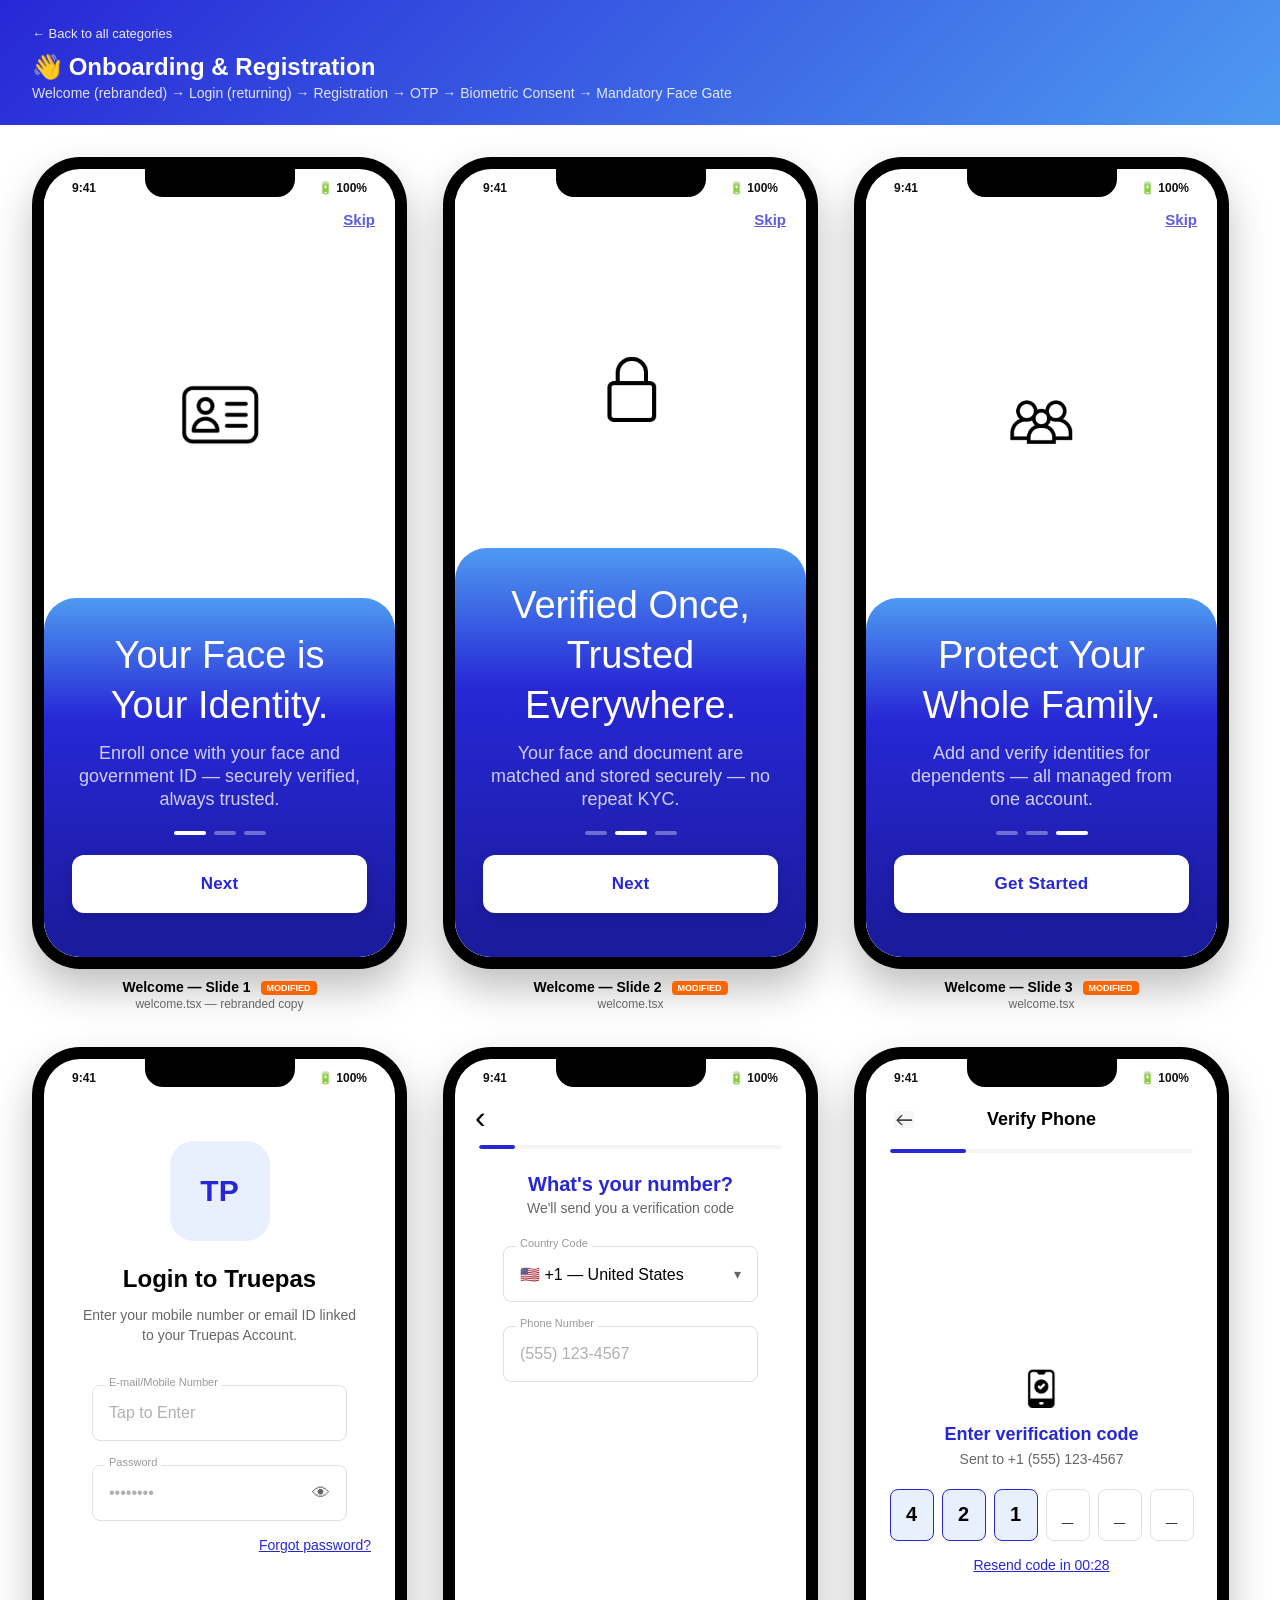
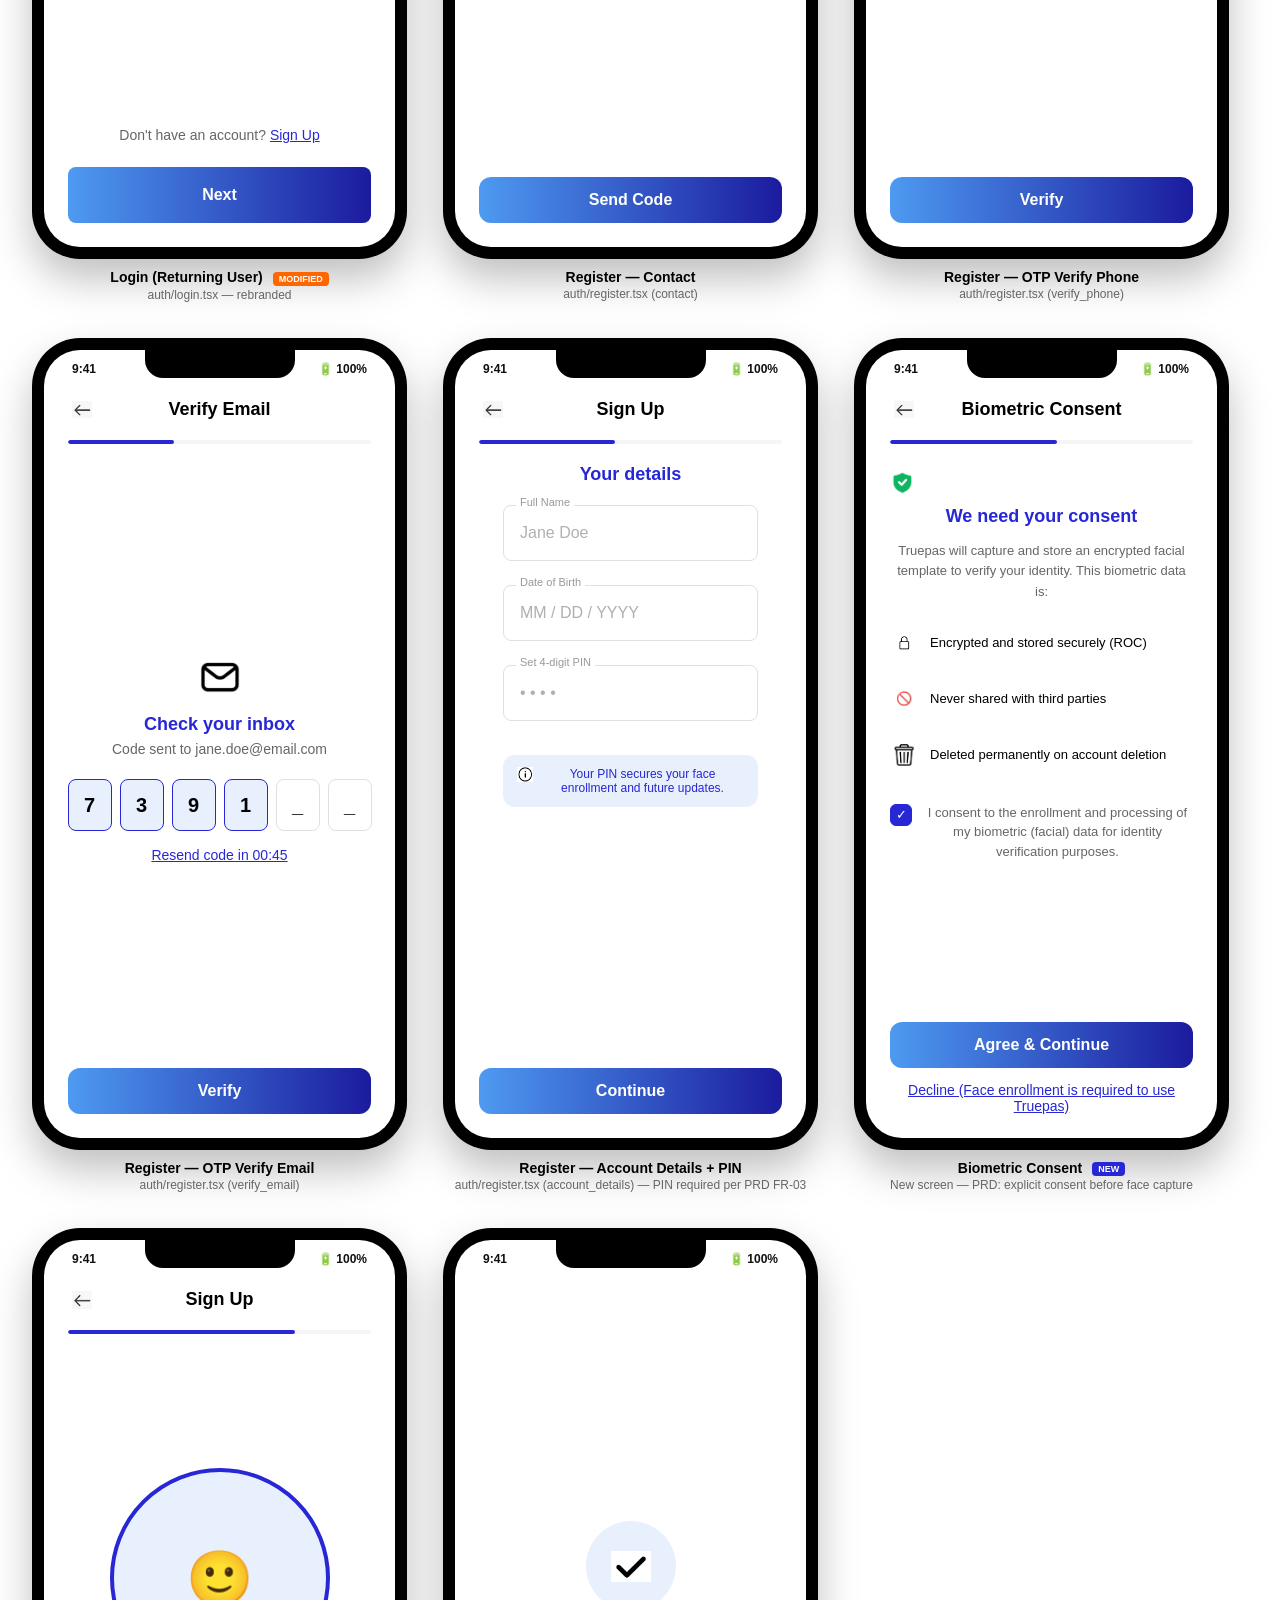
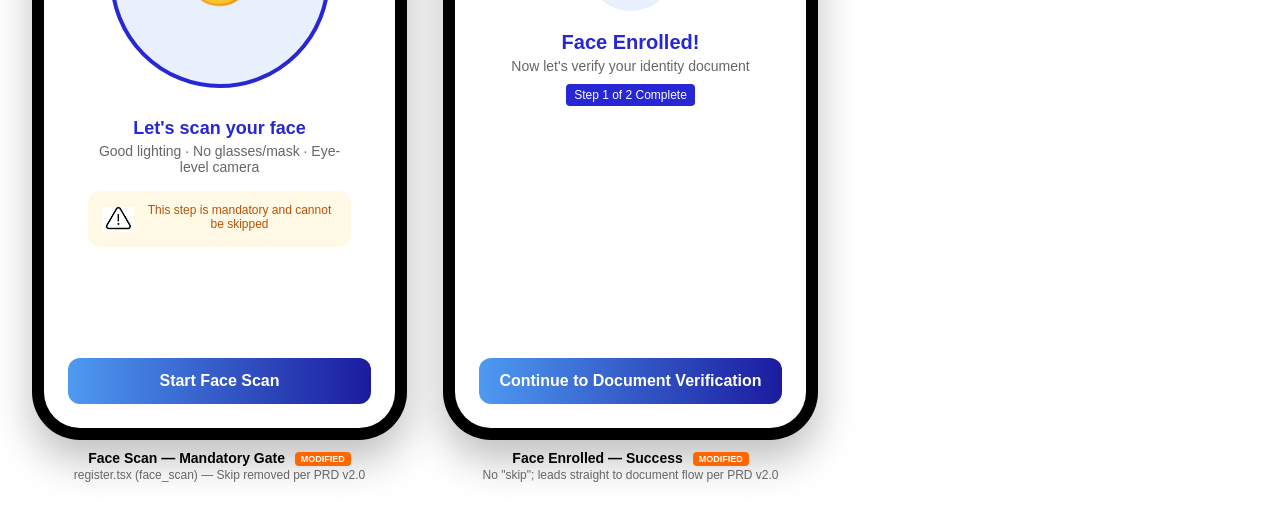
==== commit 846b10bb: "Fix brand name: TruePass -> Truepas" ====
--- a/01-onboarding.html
+++ b/01-onboarding.html
@@ -2,7 +2,7 @@
 <html lang="en">
 <head>
 <meta charset="UTF-8">
-<title>TruePass — Onboarding & Registration</title>
+<title>Truepas — Onboarding & Registration</title>
 <link rel="stylesheet" href="styles.css">
 </head>
 <body>
@@ -110,8 +110,8 @@
           <div style="padding-top:12px; margin-bottom:40px;"></div>
           <div style="text-align:center; margin-bottom:40px;">
             <div class="login-logo">TP</div>
-            <h2 class="login-title">Login to TruePass</h2>
-            <p class="login-subtitle">Enter your mobile number or email ID linked<br>to your TruePass Account.</p>
+            <h2 class="login-title">Login to Truepas</h2>
+            <p class="login-subtitle">Enter your mobile number or email ID linked<br>to your Truepas Account.</p>
           </div>
           <div style="margin-bottom:24px;">
             <div class="floating-input">
@@ -291,7 +291,7 @@
             <h2 style="margin:12px 0 6px; font-size:18px; font-weight:700; color:#2727d6;">We need your consent</h2>
           </div>
           <div style="padding:0 24px; font-size:13px; color:#666666; line-height:1.6;">
-            TruePass will capture and store an encrypted facial template to verify your identity. This biometric data is:
+            Truepas will capture and store an encrypted facial template to verify your identity. This biometric data is:
           </div>
           <div style="padding:12px 24px;">
             <div class="list-item" style="padding:6px 0;">
@@ -314,7 +314,7 @@
           <div style="flex:1;"></div>
           <div style="padding:16px 24px 0;">
             <div class="btn-primary">Agree & Continue</div>
-            <div class="btn-link" style="margin-top:14px;">Decline (Face enrollment is required to use TruePass)</div>
+            <div class="btn-link" style="margin-top:14px;">Decline (Face enrollment is required to use Truepas)</div>
           </div>
         </div>
       </div></div>
--- a/styles.css
+++ b/styles.css
@@ -1,8 +1,8 @@
 /* ============================================
-   TruePass — Pixel-Perfect Mockup Styles
+   Truepas — Pixel-Perfect Mockup Styles
    Reuses FacePe's exact design system tokens
    (src/theme/*, src/constants/NewDesignSystem.ts)
-   Rebranded for TruePass Identity Onboarding v2.0
+   Rebranded for Truepas Identity Onboarding v2.0
    ============================================ */
 
 /* ---------- Font: Satoshi (primary), Inter (secondary) ---------- */
@@ -277,7 +277,7 @@
 
 .divider { height: 1px; background: #f5f5f5; margin: 6px 20px; }
 
-/* Bottom nav — TruePass 4 tabs: Identity / Documents / Family / History */
+/* Bottom nav — Truepas 4 tabs: Identity / Documents / Family / History */
 .bottom-nav {
   display: flex;
   border-top: 1px solid #f5f5f5;
@@ -485,7 +485,7 @@
 .app-header .user-info .greeting { font-size: 12px; color: #666666; }
 .app-header .user-info .name { font-size: 16px; font-weight: 700; color: #000000; }
 
-/* Identity status hero card — TruePass Home replacement for wallet-card */
+/* Identity status hero card — Truepas Home replacement for wallet-card */
 .identity-card {
   background: linear-gradient(135deg, #1b1b9e, #1b1b9e, #1b1b9e);
   border-radius: 16px;
@@ -540,7 +540,7 @@
 }
 .funnel-line.done { background: #2727d6; }
 
-/* Quick action cards row — TruePass */
+/* Quick action cards row — Truepas */
 .quick-action {
   background: #fff9e6;
   border-radius: 16px;
@@ -958,7 +958,7 @@
   margin: 20px auto;
 }
 
-/* History / Check-in card — TruePass 4th tab (OYO-style list row) */
+/* History / Check-in card — Truepas 4th tab (OYO-style list row) */
 .history-card {
   background: #fff;
   border-radius: 16px;
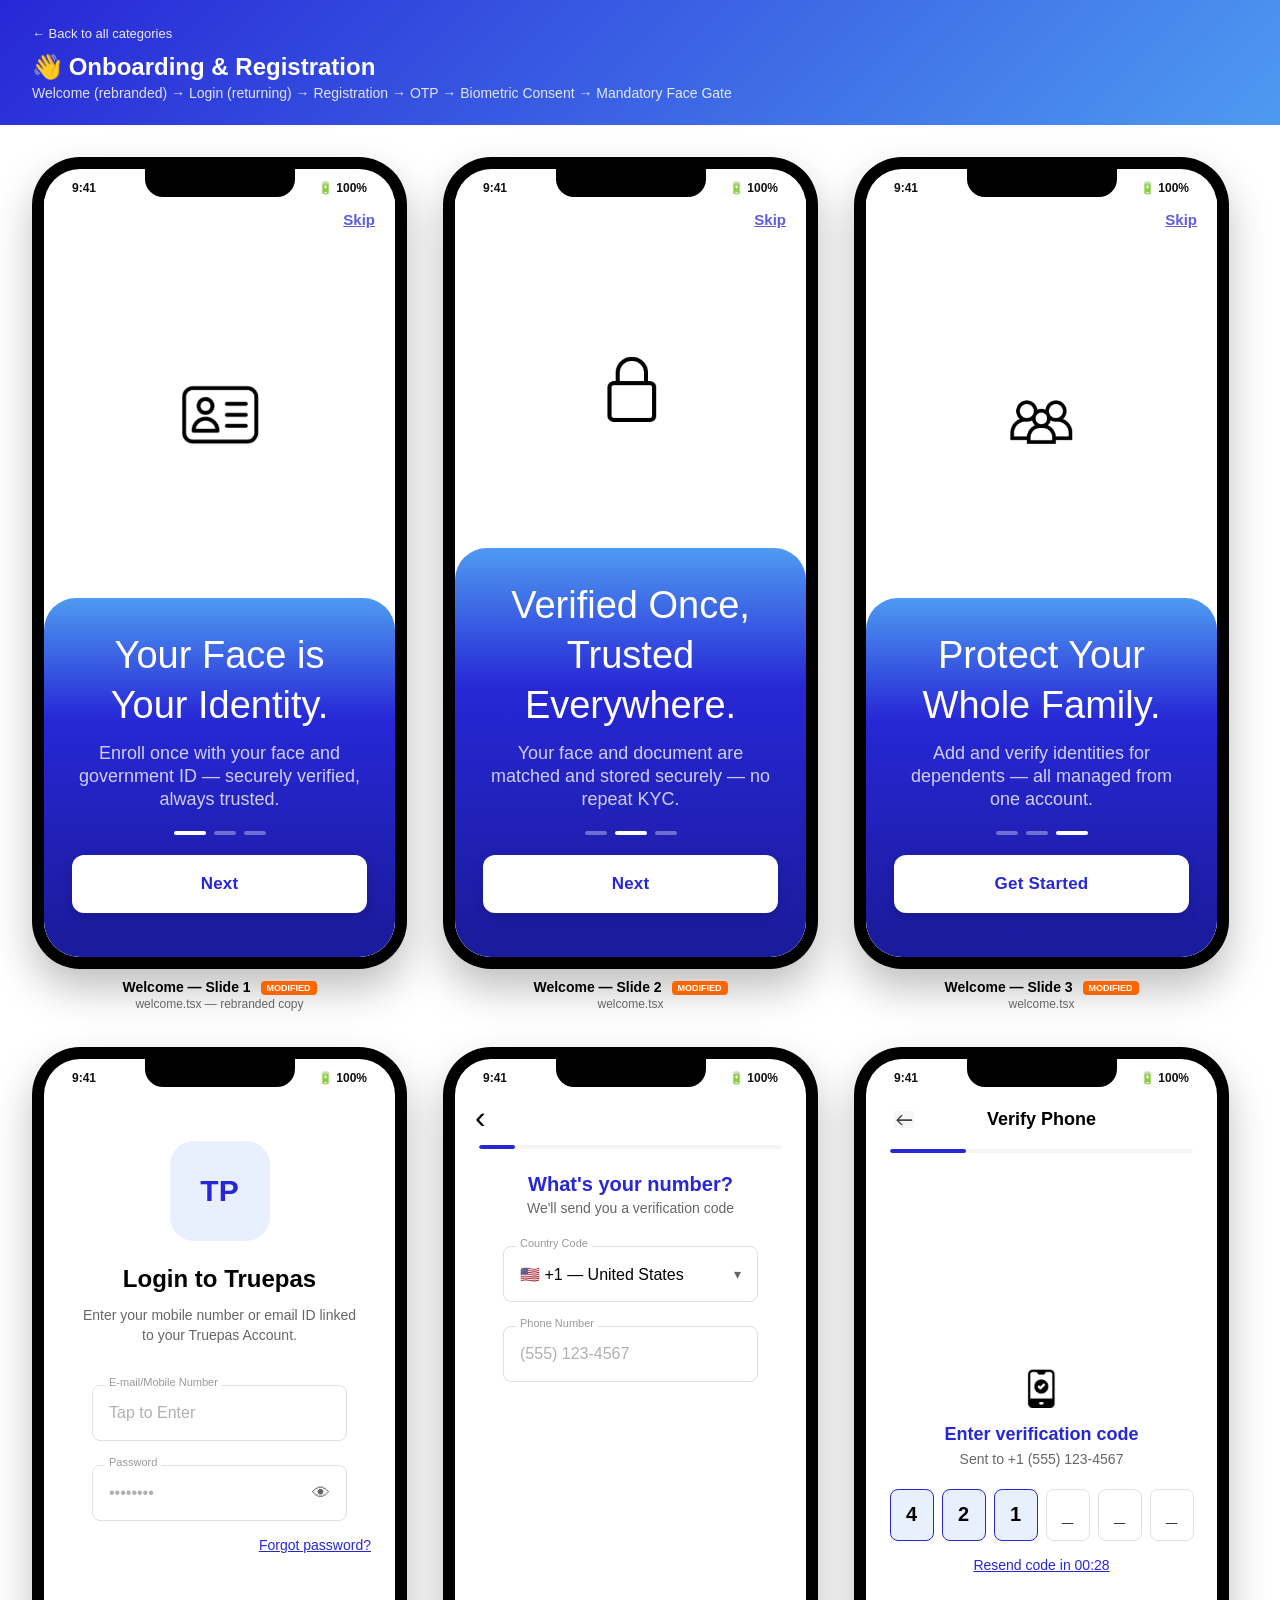
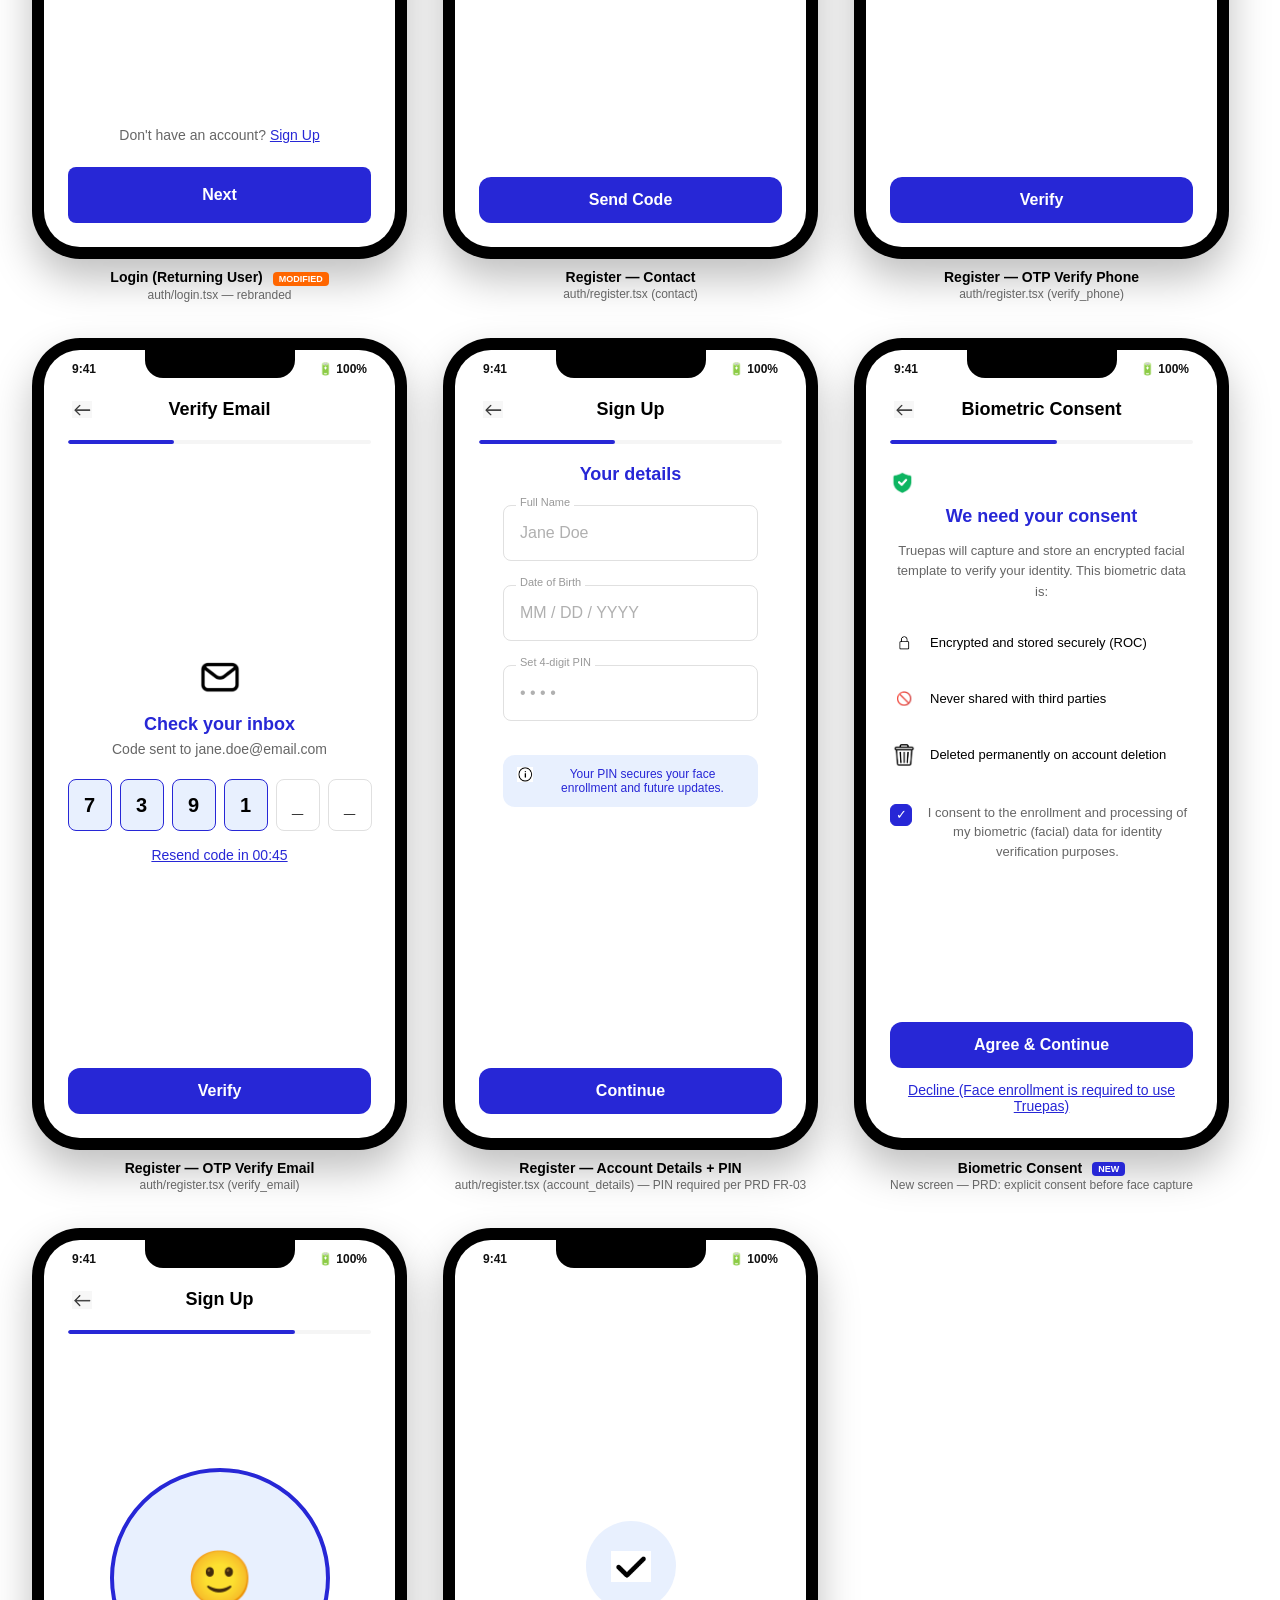
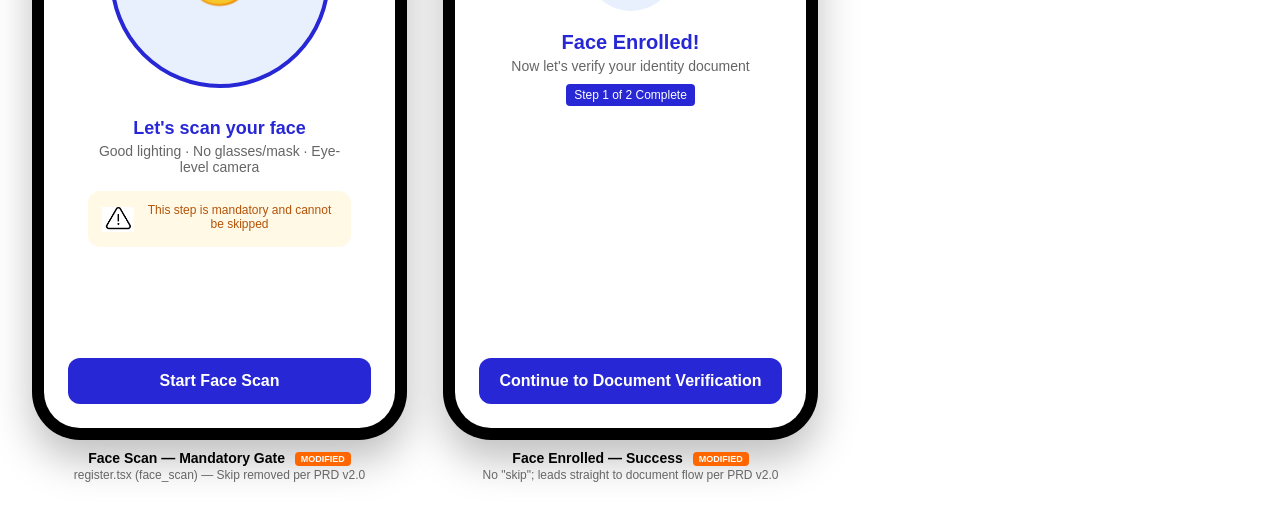
==== commit ee63ea43: "Set button color to #2727d6" ====
--- a/01-onboarding.html
+++ b/01-onboarding.html
@@ -133,7 +133,7 @@
               <span style="font-size:14px; color:#666666;">Don't have an account? </span>
               <span class="btn-link">Sign Up</span>
             </div>
-            <div style="background:linear-gradient(90deg, #4e9af1, #1b1b9e); height:56px; border-radius:8px; display:flex; align-items:center; justify-content:center; color:#fff; font-size:16px; font-weight:600;">
+            <div style="background:#2727d6; height:56px; border-radius:8px; display:flex; align-items:center; justify-content:center; color:#fff; font-size:16px; font-weight:600;">
               Next
             </div>
           </div>
--- a/styles.css
+++ b/styles.css
@@ -172,7 +172,7 @@
 
 /* Buttons — height 46, radius 24 */
 .btn-primary {
-  background: linear-gradient(90deg, #4e9af1, #1b1b9e);
+  background: #2727d6;
   color: #fff;
   border: none;
   border-radius: 12px;
